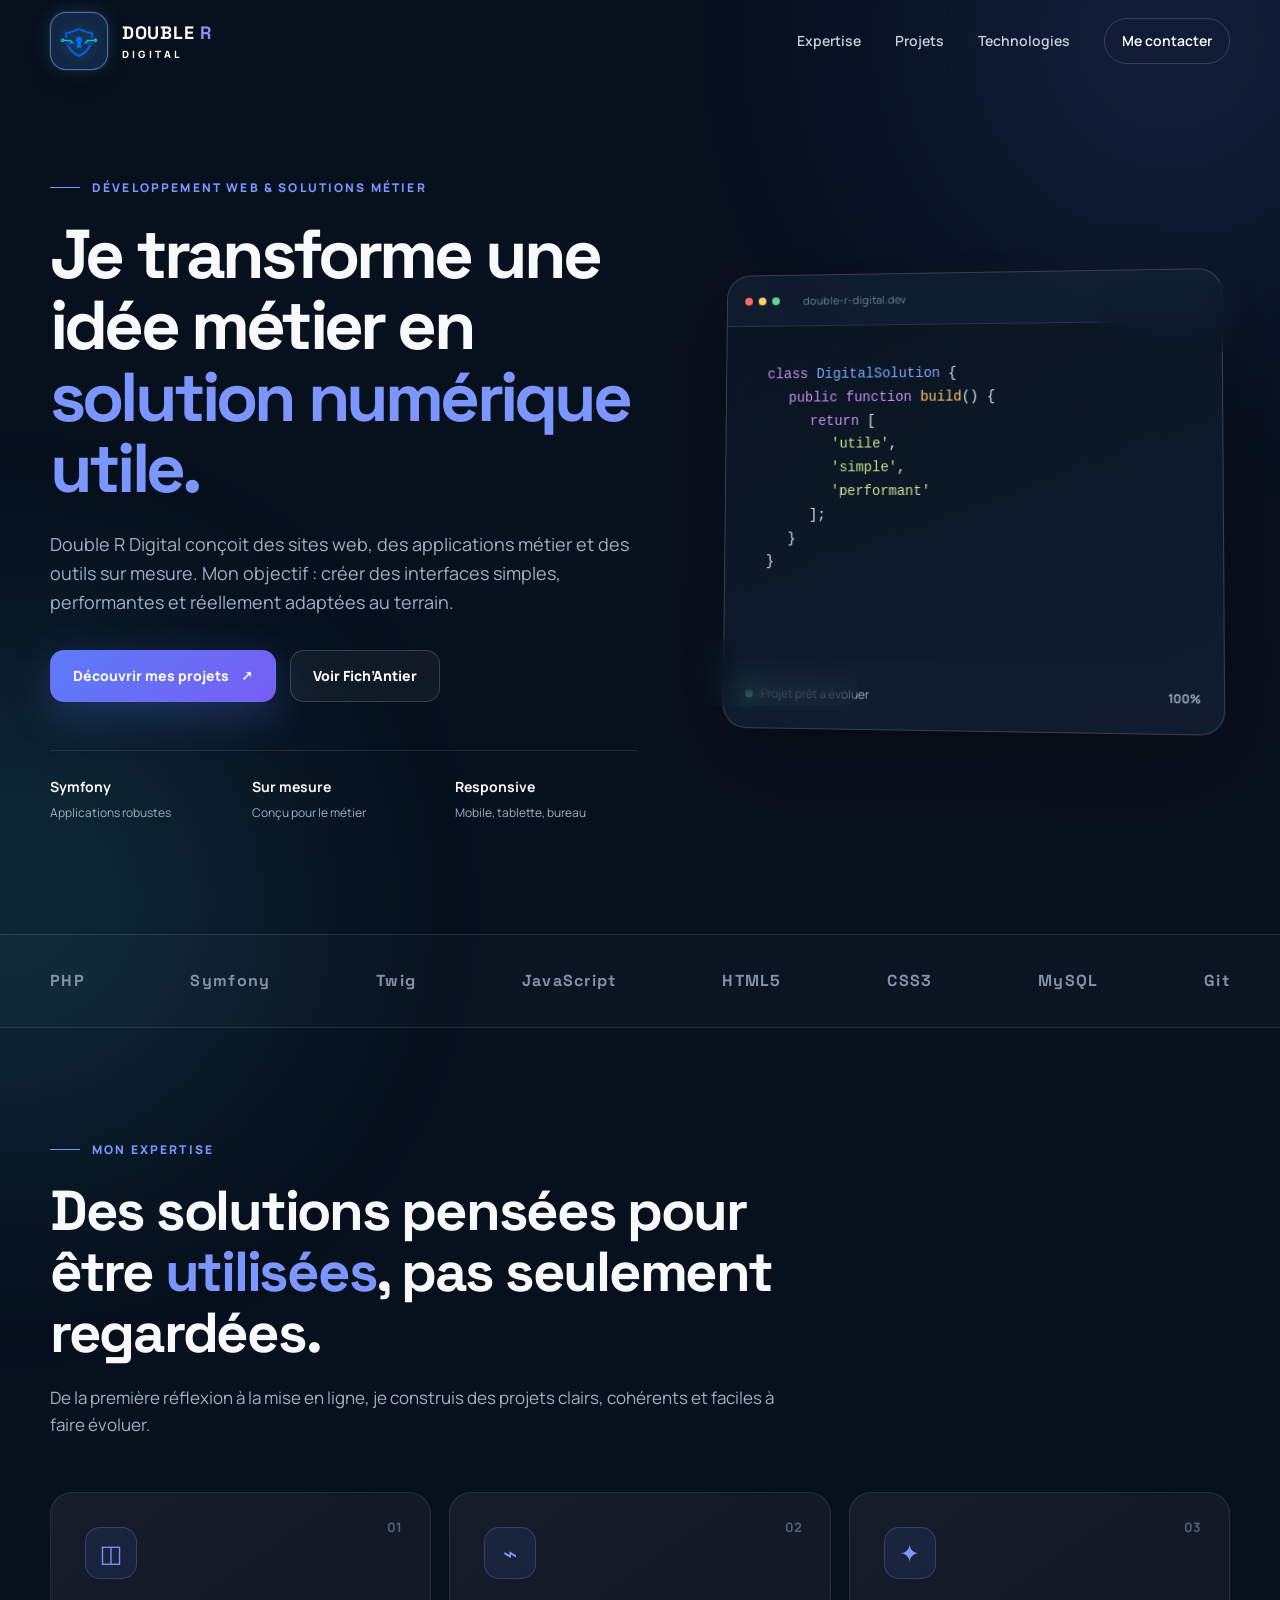
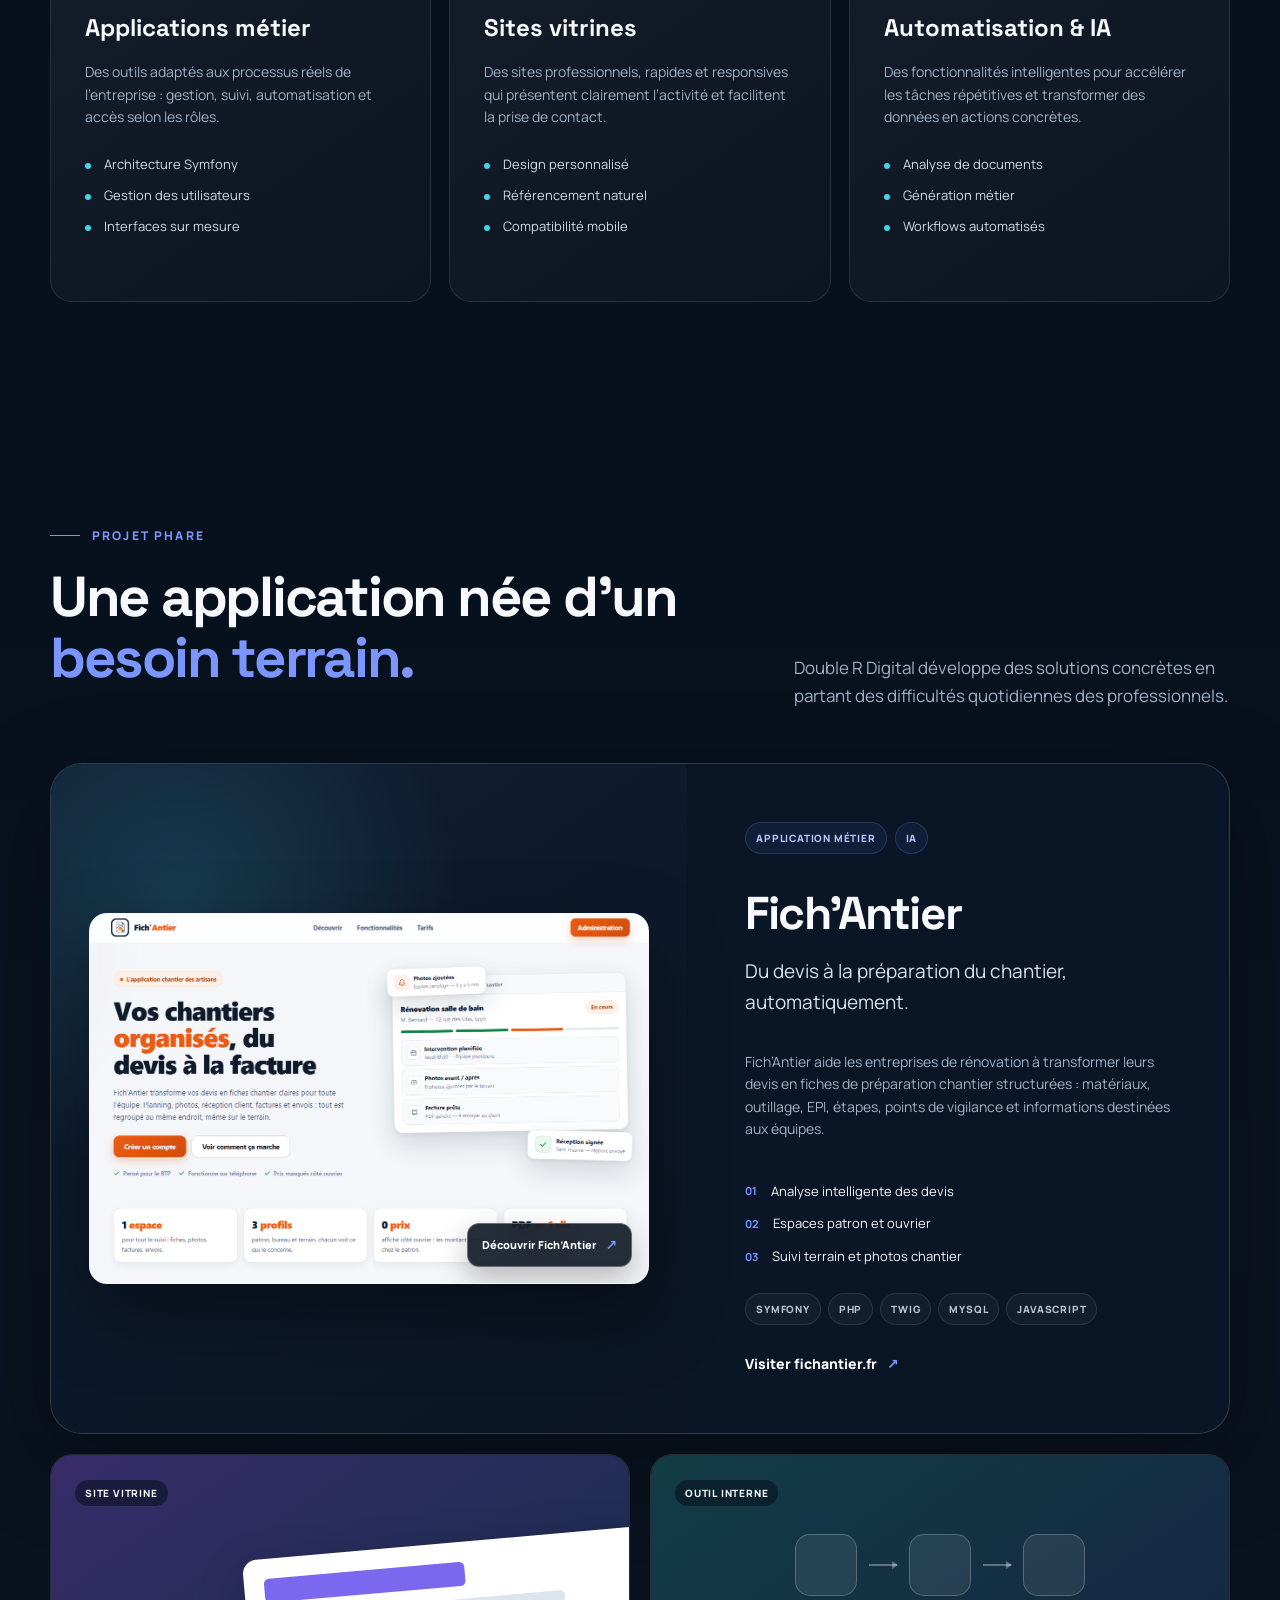
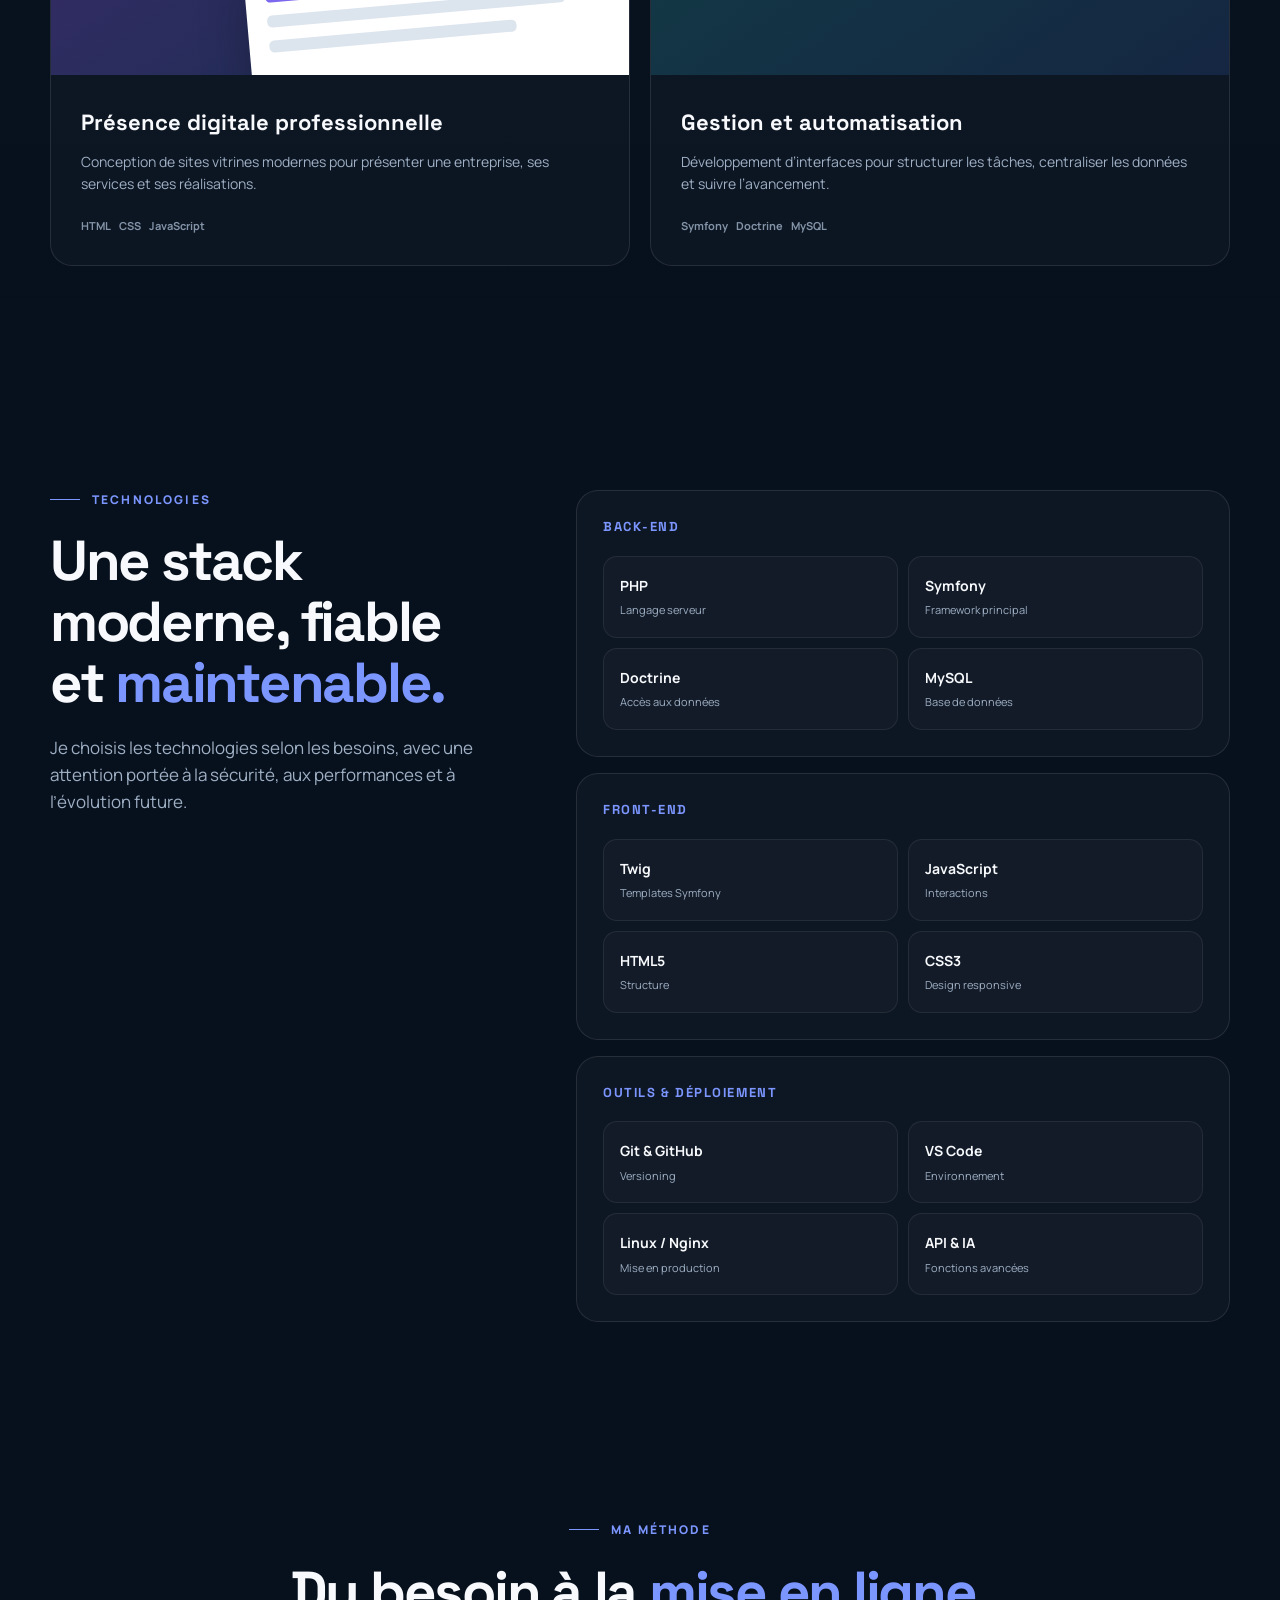
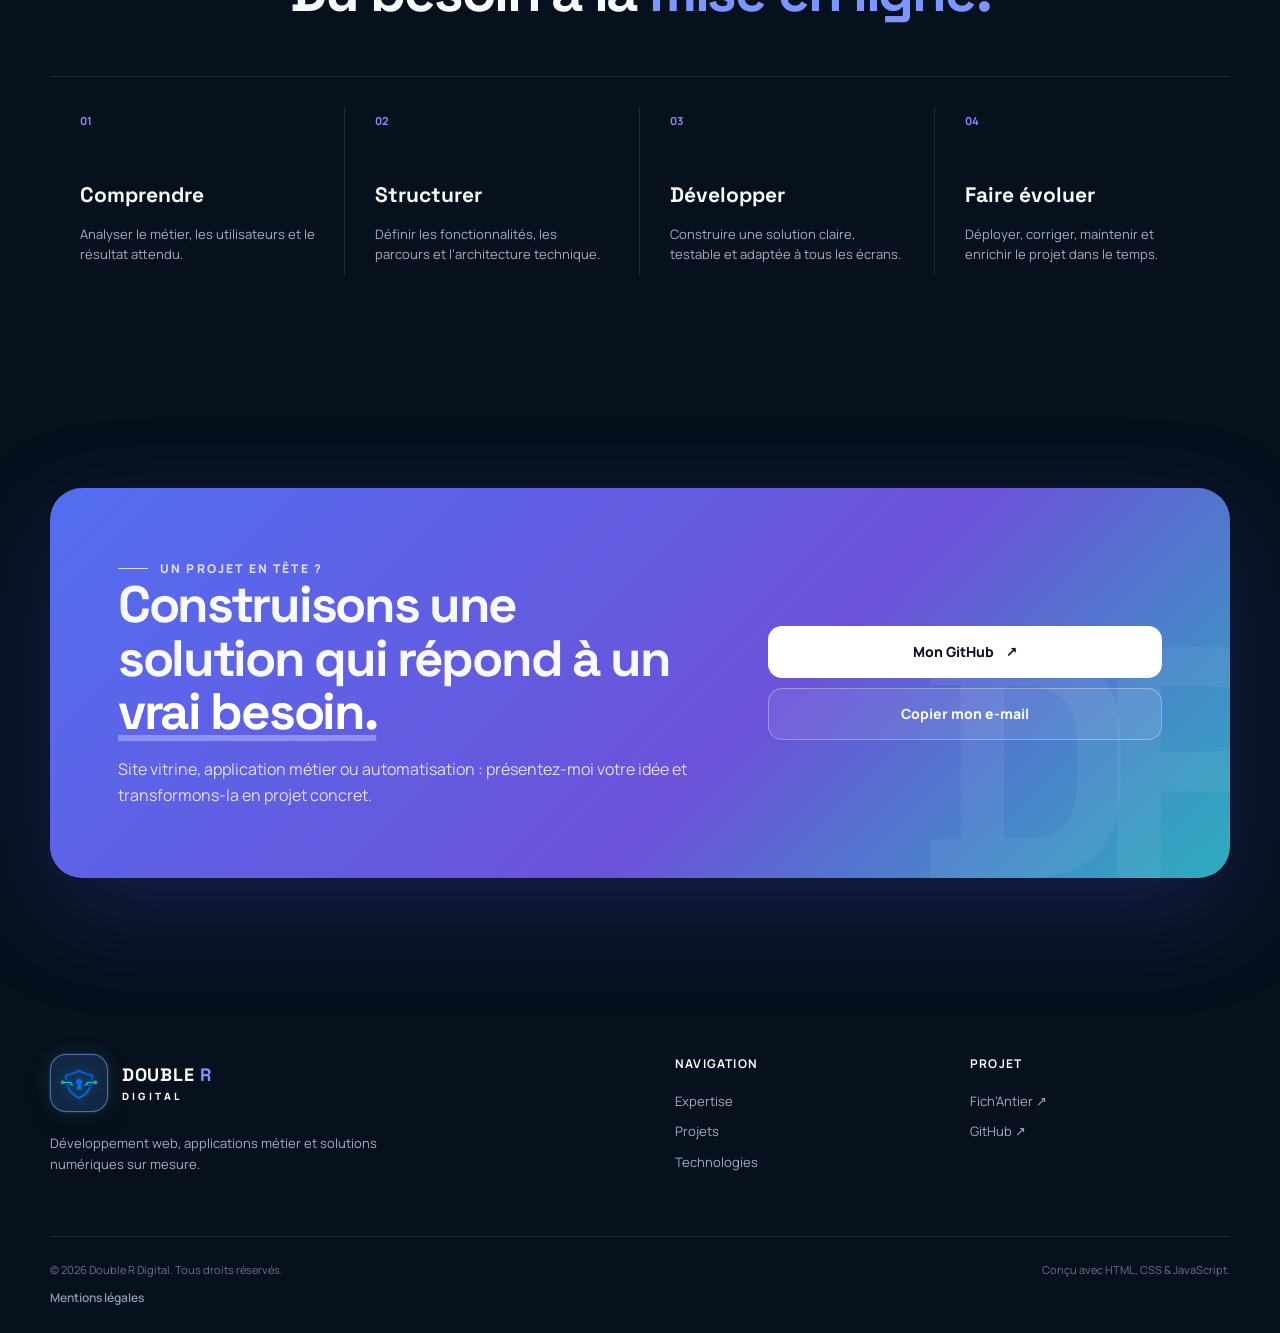
==== index.html @ 6921411c "Add files via upload" ====
<!DOCTYPE html>
<html lang="fr">
<head>
  <meta charset="UTF-8">
  <meta name="viewport" content="width=device-width, initial-scale=1.0">
  <meta name="description" content="Portfolio de Double R Digital — développement web, applications métier et solutions numériques sur mesure avec Symfony, PHP, Twig et JavaScript.">
  <meta name="theme-color" content="#07101d">
  <meta property="og:title" content="Double R Digital — Développeur web & applications métier">
  <meta property="og:description" content="Création de sites web, applications métier et solutions numériques sur mesure.">
  <meta property="og:type" content="website">
  <title>Double R Digital | Développeur web & applications métier</title>
  <link rel="icon" href="assets/logo.png" type="image/png">
  <link rel="preconnect" href="https://fonts.googleapis.com">
  <link rel="preconnect" href="https://fonts.gstatic.com" crossorigin>
  <link href="https://fonts.googleapis.com/css2?family=Manrope:wght@400;500;600;700;800&family=Space+Grotesk:wght@500;600;700&display=swap" rel="stylesheet">
  <link rel="stylesheet" href="styles.css">
  <script src="script.js" defer></script>
</head>
<body>
  <div class="page-glow page-glow--one" aria-hidden="true"></div>
  <div class="page-glow page-glow--two" aria-hidden="true"></div>

  <header class="site-header" id="top">
    <div class="container nav-wrap">
      <a class="brand" href="#top" aria-label="Retour en haut">
        <span class="brand-mark">
          <img src="assets/logo.png" alt="Logo Double R Digital">
        </span>

        <span class="brand-name">
          <span class="brand-name-main">
            DOUBLE <strong>R</strong>
          </span>

          <span class="brand-name-sub">
            DIGITAL
          </span>
        </span>
      </a>
      <button class="menu-toggle" type="button" aria-expanded="false" aria-controls="main-navigation" aria-label="Ouvrir le menu">
        <span></span><span></span><span></span>
      </button>

      <nav class="main-nav" id="main-navigation" aria-label="Navigation principale">
        <a href="#expertise">Expertise</a>
        <a href="#projets">Projets</a>
        <a href="#technologies">Technologies</a>
        <a href="#contact" class="nav-cta">Me contacter</a>
      </nav>
    </div>
  </header>

  <main>
    <section class="hero section">
      <div class="container hero-grid">
        <div class="hero-content reveal">
          <p class="eyebrow"><span></span> Développement web & solutions métier</p>
          <h1>Je transforme une idée métier en <em>solution numérique utile.</em></h1>
          <p class="hero-text">
            Double R Digital conçoit des sites web, des applications métier et des outils sur mesure.
            Mon objectif : créer des interfaces simples, performantes et réellement adaptées au terrain.
          </p>

          <div class="hero-actions">
            <a class="button button--primary" href="#projets">Découvrir mes projets <span aria-hidden="true">↗</span></a>
            <a class="button button--secondary" href="https://fichantier.fr" target="_blank" rel="noopener noreferrer">Voir Fich’Antier</a>
          </div>

          <div class="hero-meta">
            <div><strong>Symfony</strong><span>Applications robustes</span></div>
            <div><strong>Sur mesure</strong><span>Conçu pour le métier</span></div>
            <div><strong>Responsive</strong><span>Mobile, tablette, bureau</span></div>
          </div>
        </div>

        <div class="hero-visual reveal" aria-label="Aperçu du savoir-faire Double R Digital">
          <div class="visual-card">
            <div class="visual-topbar">
              <div class="window-dots" aria-hidden="true"><i></i><i></i><i></i></div>
              <span>double-r-digital.dev</span>
            </div>
            <div class="code-window" aria-hidden="true">
              <p><span class="code-purple">class</span> <span class="code-blue">DigitalSolution</span> {</p>
              <p class="indent"><span class="code-purple">public function</span> <span class="code-yellow">build</span>() {</p>
              <p class="indent-2"><span class="code-purple">return</span> [</p>
              <p class="indent-3"><span class="code-green">'utile'</span>,</p>
              <p class="indent-3"><span class="code-green">'simple'</span>,</p>
              <p class="indent-3"><span class="code-green">'performant'</span></p>
              <p class="indent-2">];</p>
              <p class="indent">}</p>
              <p>}</p>
            </div>
            <div class="visual-status"><span><i></i> Projet prêt à évoluer</span><strong>100%</strong></div>
          </div>

          <div class="floating-card floating-card--stack">
            <span>STACK PRINCIPALE</span>
            <strong>Symfony · PHP · Twig</strong>
          </div>
          <div class="floating-card floating-card--idea">
            <span class="idea-icon" aria-hidden="true">✦</span>
            <div><strong>Idée</strong><small>→ produit concret</small></div>
          </div>
        </div>
      </div>
    </section>

    <section class="trust-strip" aria-label="Technologies principales">
      <div class="container trust-list">
        <span>PHP</span><span>Symfony</span><span>Twig</span><span>JavaScript</span>
        <span>HTML5</span><span>CSS3</span><span>MySQL</span><span>Git</span>
      </div>
    </section>

    <section class="section" id="expertise">
      <div class="container">
        <div class="section-heading reveal">
          <p class="eyebrow"><span></span> Mon expertise</p>
          <h2>Des solutions pensées pour être <em>utilisées</em>, pas seulement regardées.</h2>
          <p>De la première réflexion à la mise en ligne, je construis des projets clairs, cohérents et faciles à faire évoluer.</p>
        </div>

        <div class="services-grid">
          <article class="service-card reveal">
            <span class="service-number">01</span>
            <div class="service-icon" aria-hidden="true">◫</div>
            <h3>Applications métier</h3>
            <p>Des outils adaptés aux processus réels de l’entreprise : gestion, suivi, automatisation et accès selon les rôles.</p>
            <ul><li>Architecture Symfony</li><li>Gestion des utilisateurs</li><li>Interfaces sur mesure</li></ul>
          </article>

          <article class="service-card reveal">
            <span class="service-number">02</span>
            <div class="service-icon" aria-hidden="true">⌁</div>
            <h3>Sites vitrines</h3>
            <p>Des sites professionnels, rapides et responsives qui présentent clairement l’activité et facilitent la prise de contact.</p>
            <ul><li>Design personnalisé</li><li>Référencement naturel</li><li>Compatibilité mobile</li></ul>
          </article>

          <article class="service-card reveal">
            <span class="service-number">03</span>
            <div class="service-icon" aria-hidden="true">✦</div>
            <h3>Automatisation & IA</h3>
            <p>Des fonctionnalités intelligentes pour accélérer les tâches répétitives et transformer des données en actions concrètes.</p>
            <ul><li>Analyse de documents</li><li>Génération métier</li><li>Workflows automatisés</li></ul>
          </article>
        </div>
      </div>
    </section>

    <section class="section projects-section" id="projets">
      <div class="container">
        <div class="section-heading section-heading--row reveal">
          <div>
            <p class="eyebrow"><span></span> Projet phare</p>
            <h2>Une application née d’un <em>besoin terrain.</em></h2>
          </div>
          <p>Double R Digital développe des solutions concrètes en partant des difficultés quotidiennes des professionnels.</p>
        </div>

        <article class="featured-project reveal">
          <div class="project-preview">
            <a
              class="project-screenshot-link"
              href="https://fichantier.fr"
              target="_blank"
              rel="noopener noreferrer"
              aria-label="Ouvrir le site Fich’Antier"
            >
              <img
                class="project-screenshot"
                src="assets/fichantier-accueil.png"
                alt="Page d’accueil de l’application Fich’Antier"
                width="1282"
                height="849"
                loading="lazy"
              >
              <span class="project-screenshot-cta">Découvrir Fich’Antier <b aria-hidden="true">↗</b></span>
            </a>
          </div>

          <div class="project-content">
            <div class="project-labels"><span>Application métier</span><span>IA</span></div>
            <h3>Fich’Antier</h3>
            <p class="project-lead">Du devis à la préparation du chantier, automatiquement.</p>
            <p>
              Fich’Antier aide les entreprises de rénovation à transformer leurs devis en fiches de préparation chantier structurées :
              matériaux, outillage, EPI, étapes, points de vigilance et informations destinées aux équipes.
            </p>
            <div class="project-points">
              <div><strong>01</strong><span>Analyse intelligente des devis</span></div>
              <div><strong>02</strong><span>Espaces patron et ouvrier</span></div>
              <div><strong>03</strong><span>Suivi terrain et photos chantier</span></div>
            </div>
            <div class="project-tech"><span>Symfony</span><span>PHP</span><span>Twig</span><span>MySQL</span><span>JavaScript</span></div>
            <a class="text-link" href="https://fichantier.fr" target="_blank" rel="noopener noreferrer">Visiter fichantier.fr <span aria-hidden="true">↗</span></a>
          </div>
        </article>

        <div class="project-grid">
          <article class="project-small reveal">
            <div class="project-small-top project-small-top--website">
              <span>Site vitrine</span>
              <div class="mini-site" aria-hidden="true"><div></div><div></div><div></div></div>
            </div>
            <div class="project-small-body">
              <h3>Présence digitale professionnelle</h3>
              <p>Conception de sites vitrines modernes pour présenter une entreprise, ses services et ses réalisations.</p>
              <div><span>HTML</span><span>CSS</span><span>JavaScript</span></div>
            </div>
          </article>

          <article class="project-small reveal">
            <div class="project-small-top project-small-top--workflow">
              <span>Outil interne</span>
              <div class="mini-workflow" aria-hidden="true"><i></i><b></b><i></i><b></b><i></i></div>
            </div>
            <div class="project-small-body">
              <h3>Gestion et automatisation</h3>
              <p>Développement d’interfaces pour structurer les tâches, centraliser les données et suivre l’avancement.</p>
              <div><span>Symfony</span><span>Doctrine</span><span>MySQL</span></div>
            </div>
          </article>
        </div>
      </div>
    </section>

    <section class="section" id="technologies">
      <div class="container tech-layout">
        <div class="section-heading reveal">
          <p class="eyebrow"><span></span> Technologies</p>
          <h2>Une stack moderne, fiable et <em>maintenable.</em></h2>
          <p>Je choisis les technologies selon les besoins, avec une attention portée à la sécurité, aux performances et à l’évolution future.</p>
        </div>

        <div class="tech-groups reveal">
          <div class="tech-group">
            <h3>Back-end</h3>
            <div class="tech-items">
              <span><b>PHP</b><small>Langage serveur</small></span>
              <span><b>Symfony</b><small>Framework principal</small></span>
              <span><b>Doctrine</b><small>Accès aux données</small></span>
              <span><b>MySQL</b><small>Base de données</small></span>
            </div>
          </div>

          <div class="tech-group">
            <h3>Front-end</h3>
            <div class="tech-items">
              <span><b>Twig</b><small>Templates Symfony</small></span>
              <span><b>JavaScript</b><small>Interactions</small></span>
              <span><b>HTML5</b><small>Structure</small></span>
              <span><b>CSS3</b><small>Design responsive</small></span>
            </div>
          </div>

          <div class="tech-group">
            <h3>Outils & déploiement</h3>
            <div class="tech-items">
              <span><b>Git & GitHub</b><small>Versioning</small></span>
              <span><b>VS Code</b><small>Environnement</small></span>
              <span><b>Linux / Nginx</b><small>Mise en production</small></span>
              <span><b>API & IA</b><small>Fonctions avancées</small></span>
            </div>
          </div>
        </div>
      </div>
    </section>

    <section class="section process-section">
      <div class="container">
        <div class="section-heading section-heading--center reveal">
          <p class="eyebrow"><span></span> Ma méthode</p>
          <h2>Du besoin à la <em>mise en ligne.</em></h2>
        </div>
        <div class="process-grid">
          <article class="reveal"><span>01</span><h3>Comprendre</h3><p>Analyser le métier, les utilisateurs et le résultat attendu.</p></article>
          <article class="reveal"><span>02</span><h3>Structurer</h3><p>Définir les fonctionnalités, les parcours et l’architecture technique.</p></article>
          <article class="reveal"><span>03</span><h3>Développer</h3><p>Construire une solution claire, testable et adaptée à tous les écrans.</p></article>
          <article class="reveal"><span>04</span><h3>Faire évoluer</h3><p>Déployer, corriger, maintenir et enrichir le projet dans le temps.</p></article>
        </div>
      </div>
    </section>

    <section class="section contact-section" id="contact">
      <div class="container">
        <div class="contact-card reveal">
          <div>
            <p class="eyebrow eyebrow--light"><span></span> Un projet en tête ?</p>
            <h2>Construisons une solution qui répond à un <em>vrai besoin.</em></h2>
            <p>Site vitrine, application métier ou automatisation : présentez-moi votre idée et transformons-la en projet concret.</p>
          </div>
          <div class="contact-actions">
            <a class="button button--light" href="https://github.com/KayrozzR" target="_blank" rel="noopener noreferrer">Mon GitHub <span aria-hidden="true">↗</span></a>
            <button class="button button--ghost-light" type="button" id="copy-contact" data-contact="rickyrichard2205@gmail.com">Copier mon e-mail</button>
          </div>
        </div>
      </div>
    </section>
  </main>

  <footer class="site-footer">
    <div class="container footer-grid">
      <div>
        <a class="brand" href="#top" aria-label="Retour en haut">
          <span class="brand-mark">
            <img src="assets/logo.png" alt="Logo Double R Digital">
          </span>

          <span class="brand-name">
            <span class="brand-name-main">
              DOUBLE <strong>R</strong>
            </span>

            <span class="brand-name-sub">
              DIGITAL
            </span>
          </span>
        </a>
        <p>Développement web, applications métier et solutions numériques sur mesure.</p>
      </div>
      <div class="footer-links">
        <div><strong>Navigation</strong><a href="#expertise">Expertise</a><a href="#projets">Projets</a><a href="#technologies">Technologies</a></div>
        <div><strong>Projet</strong><a href="https://fichantier.fr" target="_blank" rel="noopener noreferrer">Fich’Antier ↗</a><a href="https://github.com/KayrozzR" target="_blank" rel="noopener noreferrer">GitHub ↗</a></div>
      </div>
    </div>
    <div class="container footer-bottom">
      <div class="footer-bottom-left">
        <span>
          © <span id="current-year"></span> Double R Digital.
          Tous droits réservés.
        </span>

        <a class="footer-legal-link" href="mentions-legales.html">
          Mentions légales
        </a>
      </div>

      <span class="footer-technology">
        Conçu avec HTML, CSS & JavaScript.
      </span>
    </div>
  </footer>
</body>
</html>
---- styles.css ----
:root{
  --bg:#07101d;--bg2:#0b1728;--text:#f7f9fc;--muted:#9fb0c5;--primary:#5c7cfa;
  --primary2:#7c96ff;--cyan:#43d4e8;--line:rgba(255,255,255,.10);--line2:rgba(255,255,255,.16);
  --shadow:0 28px 90px rgba(0,0,0,.35);--container:1180px
}
*{box-sizing:border-box}html{scroll-behavior:smooth}body{margin:0;min-width:320px;background:var(--bg);color:var(--text);font-family:"Manrope",system-ui,sans-serif;line-height:1.6;overflow-x:hidden}body.menu-open{overflow:hidden}a{color:inherit;text-decoration:none}button{font:inherit;color:inherit}h1,h2,h3{font-family:"Space Grotesk",sans-serif;margin-top:0}.container{width:min(calc(100% - 40px),var(--container));margin-inline:auto}.section{padding:112px 0;position:relative}
.page-glow{position:fixed;width:520px;aspect-ratio:1;border-radius:50%;filter:blur(130px);pointer-events:none;opacity:.13;z-index:-1}.page-glow--one{background:var(--primary);top:-220px;right:-150px}.page-glow--two{background:var(--cyan);bottom:-260px;left:-250px}
.site-header{position:fixed;inset:0 0 auto;z-index:100;border-bottom:1px solid transparent;transition:.3s}.site-header.scrolled{background:rgba(7,16,29,.84);border-color:var(--line);backdrop-filter:blur(18px)}.nav-wrap{min-height:82px;display:flex;align-items:center;justify-content:space-between;gap:30px}.brand{display:inline-flex;align-items:center;gap:12px}.brand-mark{width:42px;height:42px;display:grid;place-items:center;border:1px solid rgba(124,150,255,.48);border-radius:13px;background:linear-gradient(145deg,rgba(92,124,250,.26),rgba(67,212,232,.08));font-family:"Space Grotesk";font-weight:700;letter-spacing:-1px}.brand-copy{display:grid;line-height:1}.brand-copy strong{font-family:"Space Grotesk";font-size:16px}.brand-copy small{margin-top:6px;color:var(--primary2);font-size:10px;font-weight:800;letter-spacing:.28em;text-transform:uppercase}.main-nav{display:flex;align-items:center;gap:34px}.main-nav a{color:#c5d0dd;font-size:14px;font-weight:600}.main-nav a:hover{color:#fff}.main-nav .nav-cta{padding:11px 17px;border:1px solid var(--line2);border-radius:999px;color:#fff}.menu-toggle{display:none;width:44px;height:44px;border:1px solid var(--line);background:rgba(255,255,255,.05);border-radius:12px;padding:11px;cursor:pointer}.menu-toggle span{display:block;height:2px;background:#fff;border-radius:99px;margin:5px 0;transition:.25s}
.hero{padding-top:178px;min-height:860px;display:grid;align-items:center}.hero-grid{display:grid;grid-template-columns:1.06fr .94fr;align-items:center;gap:72px}.eyebrow{margin:0 0 22px;color:var(--primary2);text-transform:uppercase;letter-spacing:.18em;font-size:12px;font-weight:800;display:flex;align-items:center;gap:12px}.eyebrow span{width:30px;height:1px;background:currentColor}h1{max-width:800px;margin-bottom:26px;font-size:clamp(48px,5.4vw,78px);line-height:1.03;letter-spacing:-.055em}h1 em,h2 em{color:var(--primary2);font-style:normal}.hero-text{max-width:660px;margin:0 0 34px;color:var(--muted);font-size:18px}.hero-actions{display:flex;flex-wrap:wrap;gap:14px}.button{min-height:52px;padding:0 22px;border:1px solid transparent;border-radius:14px;display:inline-flex;align-items:center;justify-content:center;gap:12px;font-weight:800;font-size:14px;cursor:pointer;transition:.2s}.button:hover{transform:translateY(-2px)}.button--primary{background:linear-gradient(135deg,var(--primary),#765ef3);box-shadow:0 14px 40px rgba(92,124,250,.26)}.button--secondary{background:rgba(255,255,255,.045);border-color:var(--line2)}.hero-meta{margin-top:48px;padding-top:25px;border-top:1px solid var(--line);display:grid;grid-template-columns:repeat(3,1fr);gap:20px}.hero-meta div{display:grid;gap:4px}.hero-meta strong{font-size:14px}.hero-meta span{color:var(--muted);font-size:12px}
.hero-visual{min-height:520px;position:relative;display:grid;place-items:center}.visual-card{width:min(100%,500px);background:rgba(16,31,51,.8);border:1px solid var(--line2);border-radius:24px;box-shadow:var(--shadow);overflow:hidden;transform:perspective(1000px) rotateY(-4deg) rotateX(2deg)}.visual-topbar{height:52px;display:flex;align-items:center;gap:24px;padding:0 18px;border-bottom:1px solid var(--line);color:#718198;font-size:11px}.window-dots{display:flex;gap:6px}.window-dots i{width:8px;height:8px;border-radius:50%;background:#394b62}.window-dots i:first-child{background:#ff6b6b}.window-dots i:nth-child(2){background:#ffd166}.window-dots i:nth-child(3){background:#60d394}.code-window{padding:38px 42px;min-height:338px;background:linear-gradient(160deg,rgba(9,19,33,.98),rgba(15,27,44,.92));font-family:ui-monospace,monospace;color:#dce6f5;font-size:14px;line-height:1.7}.code-window p{margin:0}.indent{padding-left:22px}.indent-2{padding-left:44px}.indent-3{padding-left:66px}.code-purple{color:#c792ea}.code-blue{color:#82aaff}.code-yellow{color:#ffcb6b}.code-green{color:#c3e88d}.visual-status{height:68px;padding:0 22px;display:flex;align-items:center;justify-content:space-between;color:var(--muted);font-size:12px}.visual-status span{display:flex;align-items:center;gap:8px}.visual-status i{width:8px;height:8px;border-radius:50%;background:#60d394;box-shadow:0 0 16px #60d394}.floating-card{position:absolute;padding:15px 18px;border:1px solid var(--line2);border-radius:15px;background:rgba(9,20,35,.88);backdrop-filter:blur(16px);box-shadow:0 18px 55px rgba(0,0,0,.3)}.floating-card--stack{top:42px;right:-24px;display:grid}.floating-card--stack span{color:var(--cyan);font-size:9px;font-weight:800;letter-spacing:.16em}.floating-card--stack strong{margin-top:4px;font-size:12px}.floating-card--idea{left:-22px;bottom:54px;display:flex;align-items:center;gap:12px}.idea-icon{width:34px;height:34px;display:grid;place-items:center;background:rgba(92,124,250,.15);color:var(--primary2);border-radius:10px}.floating-card--idea div{display:grid}.floating-card--idea strong{font-size:12px}.floating-card--idea small{color:var(--muted);font-size:10px}
.trust-strip{border-block:1px solid var(--line);background:rgba(255,255,255,.018)}.trust-list{min-height:92px;display:flex;align-items:center;justify-content:space-between;gap:24px;overflow:hidden}.trust-list span{color:#8292a7;font-family:"Space Grotesk";font-weight:700;letter-spacing:.08em}
.section-heading{max-width:760px;margin-bottom:54px}.section-heading h2{margin-bottom:20px;font-size:clamp(38px,4.4vw,60px);line-height:1.08;letter-spacing:-.04em}.section-heading>p:last-child{margin:0;color:var(--muted);font-size:17px}.section-heading--row{max-width:none;display:grid;grid-template-columns:1.2fr .8fr;align-items:end;gap:90px}.section-heading--center{margin-inline:auto;text-align:center}.section-heading--center .eyebrow{justify-content:center}
.services-grid{display:grid;grid-template-columns:repeat(3,1fr);gap:18px}.service-card{min-height:410px;padding:34px;position:relative;border:1px solid var(--line);border-radius:22px;background:linear-gradient(145deg,rgba(255,255,255,.055),rgba(255,255,255,.022));transition:.3s}.service-card:hover{transform:translateY(-7px);border-color:rgba(124,150,255,.42);background:linear-gradient(145deg,rgba(92,124,250,.11),rgba(255,255,255,.025))}.service-number{position:absolute;right:28px;top:24px;color:#536278;font-weight:700;font-size:13px}.service-icon{width:52px;height:52px;display:grid;place-items:center;border-radius:15px;border:1px solid rgba(124,150,255,.25);background:rgba(92,124,250,.1);color:var(--primary2);font-size:24px}.service-card h3{margin:30px 0 14px;font-size:24px}.service-card p{color:var(--muted);font-size:14px}.service-card ul{list-style:none;margin:26px 0 0;padding:0;display:grid;gap:10px}.service-card li{position:relative;padding-left:19px;color:#d1dae5;font-size:13px}.service-card li:before{content:"";position:absolute;left:0;top:.68em;width:6px;height:6px;border-radius:50%;background:var(--cyan)}
.projects-section{background:linear-gradient(180deg,transparent,rgba(255,255,255,.018),transparent)}.featured-project{display:grid;grid-template-columns:1.08fr .92fr;min-height:620px;border:1px solid var(--line2);border-radius:32px;overflow:hidden;background:#0a1626;box-shadow:var(--shadow)}.project-preview{display:grid;place-items:center;padding:38px;background:radial-gradient(circle at 20% 20%,rgba(67,212,232,.16),transparent 38%),linear-gradient(145deg,#101e33,#0a1422)}.project-screenshot-link{width:100%;max-width:760px;position:relative;display:block;border:1px solid rgba(255,255,255,.18);border-radius:18px;overflow:hidden;background:#f3f5f8;box-shadow:0 30px 75px rgba(0,0,0,.38);transition:transform .3s ease,border-color .3s ease,box-shadow .3s ease}.project-screenshot-link:hover{transform:translateY(-5px);border-color:rgba(124,150,255,.55);box-shadow:0 38px 90px rgba(0,0,0,.46)}.project-screenshot{display:block;width:100%;height:auto;aspect-ratio:1282/849;object-fit:cover}.project-screenshot-cta{position:absolute;right:16px;bottom:16px;padding:10px 14px;display:flex;align-items:center;gap:8px;border:1px solid rgba(255,255,255,.3);border-radius:12px;background:rgba(7,16,29,.88);color:#fff;box-shadow:0 12px 30px rgba(0,0,0,.25);backdrop-filter:blur(12px);font-size:11px;font-weight:800}.project-screenshot-cta b{color:var(--primary2);font-size:14px}.project-content{padding:58px;display:flex;flex-direction:column;justify-content:center}.project-labels{display:flex;gap:8px;margin-bottom:23px}.project-labels span,.project-tech span{padding:7px 10px;border:1px solid rgba(124,150,255,.2);border-radius:999px;background:rgba(92,124,250,.08);color:#b8c5ff;font-size:10px;font-weight:800;text-transform:uppercase;letter-spacing:.08em}.project-content h3{margin-bottom:6px;font-size:46px;letter-spacing:-.04em}.project-lead{margin:0 0 20px;color:#d9e1ec!important;font-size:19px!important}.project-content>p{color:var(--muted);font-size:14px}.project-points{margin:26px 0;display:grid;gap:12px}.project-points div{display:flex;align-items:center;gap:14px}.project-points strong{color:var(--primary2);font-size:11px}.project-points span{font-size:13px}.project-tech{display:flex;flex-wrap:wrap;gap:7px}.project-tech span{color:#b9c5d4;border-color:var(--line);background:rgba(255,255,255,.035)}.text-link{margin-top:28px;color:#fff;font-size:14px;font-weight:800;display:inline-flex;align-items:center;gap:10px}.text-link span{color:var(--primary2)}.project-grid{margin-top:20px;display:grid;grid-template-columns:1fr 1fr;gap:20px}.project-small{border:1px solid var(--line);border-radius:22px;overflow:hidden;background:rgba(255,255,255,.025);transition:.3s}.project-small:hover{transform:translateY(-5px);border-color:rgba(124,150,255,.35)}.project-small-top{min-height:220px;padding:24px;position:relative;overflow:hidden}.project-small-top>span{position:relative;z-index:1;padding:6px 10px;border-radius:999px;background:rgba(7,16,29,.55);font-size:10px;font-weight:800;text-transform:uppercase;letter-spacing:.08em}.project-small-top--website{background:linear-gradient(145deg,#382c69,#172d4d)}.mini-site{position:absolute;width:70%;height:72%;right:-4%;bottom:-12%;padding:20px;border-radius:14px 14px 0 0;background:#fff;transform:rotate(-5deg);box-shadow:0 18px 50px rgba(0,0,0,.24)}.mini-site div{height:12px;margin-bottom:13px;border-radius:5px;background:#dce4ee}.mini-site div:first-child{width:55%;height:24px;background:#7b68ee}.mini-site div:nth-child(2){width:82%}.mini-site div:nth-child(3){width:68%}.project-small-top--workflow{background:linear-gradient(145deg,#123c46,#152642)}.mini-workflow{position:absolute;inset:0;display:flex;align-items:center;justify-content:center;gap:12px}.mini-workflow i{width:62px;height:62px;border:1px solid rgba(255,255,255,.22);border-radius:15px;background:rgba(255,255,255,.08)}.mini-workflow b{width:28px;height:2px;background:rgba(255,255,255,.32);position:relative}.mini-workflow b:after{content:"";position:absolute;right:-1px;top:-3px;border-left:6px solid rgba(255,255,255,.32);border-block:4px solid transparent}.project-small-body{padding:30px}.project-small-body h3{margin-bottom:10px;font-size:22px}.project-small-body p{margin:0;color:var(--muted);font-size:14px}.project-small-body>div{margin-top:22px;display:flex;flex-wrap:wrap;gap:8px}.project-small-body span{color:#8494a8;font-size:11px;font-weight:700}
.tech-layout{display:grid;grid-template-columns:.8fr 1.2fr;gap:90px;align-items:start}.tech-layout .section-heading{position:sticky;top:130px}.tech-groups{display:grid;gap:16px}.tech-group{padding:26px;border:1px solid var(--line);border-radius:22px;background:rgba(255,255,255,.026)}.tech-group h3{margin-bottom:18px;color:var(--primary2);font-size:13px;text-transform:uppercase;letter-spacing:.12em}.tech-items{display:grid;grid-template-columns:repeat(2,1fr);gap:10px}.tech-items span{min-height:82px;padding:16px;display:grid;align-content:center;border:1px solid rgba(255,255,255,.07);border-radius:14px;background:rgba(255,255,255,.025)}.tech-items b{font-size:14px}.tech-items small{margin-top:4px;color:var(--muted);font-size:11px}
.process-section{padding-top:86px}.process-grid{display:grid;grid-template-columns:repeat(4,1fr)}.process-grid article{min-height:230px;padding:30px;border-top:1px solid var(--line);position:relative}.process-grid article:not(:last-child):after{content:"";position:absolute;top:30px;right:0;bottom:30px;width:1px;background:var(--line)}.process-grid span{color:var(--primary2);font-size:11px;font-weight:700}.process-grid h3{margin:45px 0 12px;font-size:21px}.process-grid p{margin:0;color:var(--muted);font-size:13px}
.contact-section{padding-top:70px}.contact-card{min-height:390px;padding:68px;display:grid;grid-template-columns:1.2fr .8fr;align-items:center;gap:60px;border-radius:32px;background:linear-gradient(135deg,#536ef0,#6c52d9 60%,#2baebd);box-shadow:0 35px 100px rgba(55,69,180,.28);overflow:hidden;position:relative}.contact-card:after{content:"DR";position:absolute;right:-35px;bottom:-150px;font-family:"Space Grotesk";font-size:330px;font-weight:800;color:rgba(255,255,255,.055);letter-spacing:-.12em}.eyebrow--light{color:rgba(255,255,255,.8)}.contact-card h2{margin-bottom:18px;font-size:clamp(38px,4vw,58px);line-height:1.05;letter-spacing:-.045em;position:relative;z-index:1}.contact-card h2 em{color:#fff;text-decoration:underline;text-decoration-color:rgba(255,255,255,.3);text-decoration-thickness:6px;text-underline-offset:6px}.contact-card p{margin:0;max-width:650px;color:rgba(255,255,255,.8);position:relative;z-index:1}.contact-actions{position:relative;z-index:1;display:grid;gap:10px}.button--light{background:#fff;color:#0b1422}.button--ghost-light{background:rgba(255,255,255,.08);border-color:rgba(255,255,255,.3)}.contact-actions small{min-height:20px;color:rgba(255,255,255,.7);text-align:center;font-size:10px}
.site-footer{padding:64px 0 26px}.footer-grid{padding-bottom:48px;display:grid;grid-template-columns:1fr 1fr;gap:70px}.brand--footer{margin-bottom:20px}.footer-grid>div:first-child>p{max-width:390px;color:var(--muted);font-size:13px}.footer-links{display:grid;grid-template-columns:1fr 1fr;gap:35px}.footer-links>div{display:grid;align-content:start;gap:10px}.footer-links strong{margin-bottom:7px;font-size:12px;text-transform:uppercase;letter-spacing:.1em}.footer-links a{color:var(--muted);font-size:13px}.footer-links a:hover{color:#fff}.footer-bottom{padding-top:24px;border-top:1px solid var(--line);display:flex;justify-content:space-between;gap:30px;color:#67778c;font-size:11px}
.reveal{opacity:0;transform:translateY(24px);transition:opacity .75s ease,transform .75s ease}.reveal.is-visible{opacity:1;transform:none}
@media(max-width:1050px){.hero-grid,.featured-project,.tech-layout,.contact-card{grid-template-columns:1fr}.hero{padding-top:145px}.hero-content{max-width:820px}.hero-visual{width:min(100%,660px);margin-inline:auto}.section-heading--row{grid-template-columns:1fr;gap:12px}.project-preview{min-height:520px}.tech-layout{gap:30px}.tech-layout .section-heading{position:static}.contact-actions{width:min(100%,390px)}}
@media(max-width:820px){.section{padding:88px 0}.menu-toggle{display:block;position:relative;z-index:2}.menu-toggle[aria-expanded=true] span:first-child{transform:translateY(7px) rotate(45deg)}.menu-toggle[aria-expanded=true] span:nth-child(2){opacity:0}.menu-toggle[aria-expanded=true] span:last-child{transform:translateY(-7px) rotate(-45deg)}.main-nav{position:fixed;inset:0;padding:120px 28px 40px;display:flex;flex-direction:column;align-items:stretch;background:rgba(7,16,29,.98);transform:translateX(100%);transition:.3s}.main-nav.open{transform:none}.main-nav a{padding:17px 4px;border-bottom:1px solid var(--line);font-size:19px}.main-nav .nav-cta{margin-top:20px;text-align:center}.services-grid{grid-template-columns:1fr}.service-card{min-height:auto}.project-grid{grid-template-columns:1fr}.process-grid{grid-template-columns:1fr 1fr}.process-grid article:nth-child(2):after{display:none}.trust-list{justify-content:flex-start;overflow-x:auto}.trust-list span{min-width:max-content}}
@media(max-width:600px){.container{width:min(calc(100% - 28px),var(--container))}.section{padding:72px 0}.nav-wrap{min-height:70px}.brand-mark{width:38px;height:38px}.hero{min-height:auto;padding-top:125px}.hero-grid{gap:45px}h1{font-size:clamp(42px,13vw,58px)}.hero-text{font-size:16px}.hero-actions{display:grid}.hero-actions .button{width:100%}.hero-meta{grid-template-columns:1fr}.hero-meta div{padding-bottom:13px;border-bottom:1px solid var(--line)}.hero-visual{min-height:420px}.visual-card{transform:none}.code-window{padding:30px 20px;min-height:290px;font-size:11px}.floating-card--stack{top:10px;right:-5px}.floating-card--idea{left:-5px;bottom:12px}.section-heading{margin-bottom:38px}.section-heading h2{font-size:39px}.service-card{padding:28px}.featured-project{border-radius:22px}.project-preview{min-height:330px;padding:22px}.app-mockup{min-height:235px}.mock-sidebar{width:45px}.mock-content{padding:16px}.mock-stats i{height:50px}.project-content{padding:32px 25px}.project-content h3{font-size:38px}.project-small-top{min-height:190px}.tech-group{padding:20px}.tech-items{grid-template-columns:1fr}.process-grid{grid-template-columns:1fr}.process-grid article{min-height:auto;padding:26px 8px}.process-grid article:after{display:none}.process-grid h3{margin-top:25px}.contact-card{min-height:auto;padding:40px 26px;border-radius:22px;gap:35px}.contact-card:after{display:none}.contact-card h2{font-size:39px}.footer-grid{grid-template-columns:1fr;gap:35px}.footer-bottom{flex-direction:column;gap:7px}}
@media(prefers-reduced-motion:reduce){html{scroll-behavior:auto}*,*:before,*:after{animation-duration:.01ms!important;transition-duration:.01ms!important}.reveal{opacity:1;transform:none}}

@media(max-width:600px){
  .project-screenshot-cta{right:9px;bottom:9px;padding:8px 10px;font-size:9px}
}

.brand-mark{
  width: 58px;
  height: 58px;
  display: grid;
  place-items: center;
  border: 1px solid rgba(120,170,255,.55);
  border-radius: 16px;
  background: linear-gradient(180deg, #16345a, #214a7a);
  box-shadow:
    0 0 0 1px rgba(255,255,255,.05),
    0 0 18px rgba(67,212,232,.20),
    0 8px 22px rgba(0,0,0,.28);
  overflow: hidden;
}

.brand-mark img{
  width: 110%;
  height: 110%;
  object-fit: contain;
  display: block;
  filter: brightness(2.1) saturate(1.5) drop-shadow(0 0 6px rgba(67,212,232,.35));
}

.brand-mark{
  background: #112744;
}

.brand-mark{
  box-shadow:
    0 0 0 1px rgba(255,255,255,.06),
    0 0 18px rgba(67, 212, 232, 0.18),
    0 8px 22px rgba(0,0,0,.28);
}


.brand {
  display: inline-flex;
  align-items: center;
  gap: 14px;
  text-decoration: none;
}

.brand-name {
  display: flex;
  flex-direction: column;
  align-items: flex-start;
  line-height: 1;
}

.brand-name-main {
  color: #ffffff;
  font-family: "Space Grotesk", sans-serif;
  font-size: 18px;
  font-weight: 800;
  letter-spacing: 0.04em;
  white-space: nowrap;
}

.brand-name-main strong {
  color: #7c96ff;
  font-weight: 800;
}

.brand-name-sub {
  margin-top: 7px;
  color: #ffffff;
  font-family: "Manrope", sans-serif;
  font-size: 10px;
  font-weight: 800;
  letter-spacing: 0.32em;
}

.footer-legal-link {
  display: inline-flex;
  align-items: center;
  width: fit-content;
  margin-top: 10px;

  color: #8b9bb0;
  font-size: 12px;
  font-weight: 600;
  text-decoration: none;

  transition:
    color 0.2s ease,
    transform 0.2s ease;
}

.footer-legal-link:hover {
  color: #7c96ff;
  transform: translateX(3px);
}

.footer-legal-link:focus-visible {
  outline: 2px solid #7c96ff;
  outline-offset: 4px;
  border-radius: 4px;
}

.footer-bottom-left {
  display: flex;
  flex-direction: column;
  align-items: flex-start;
}
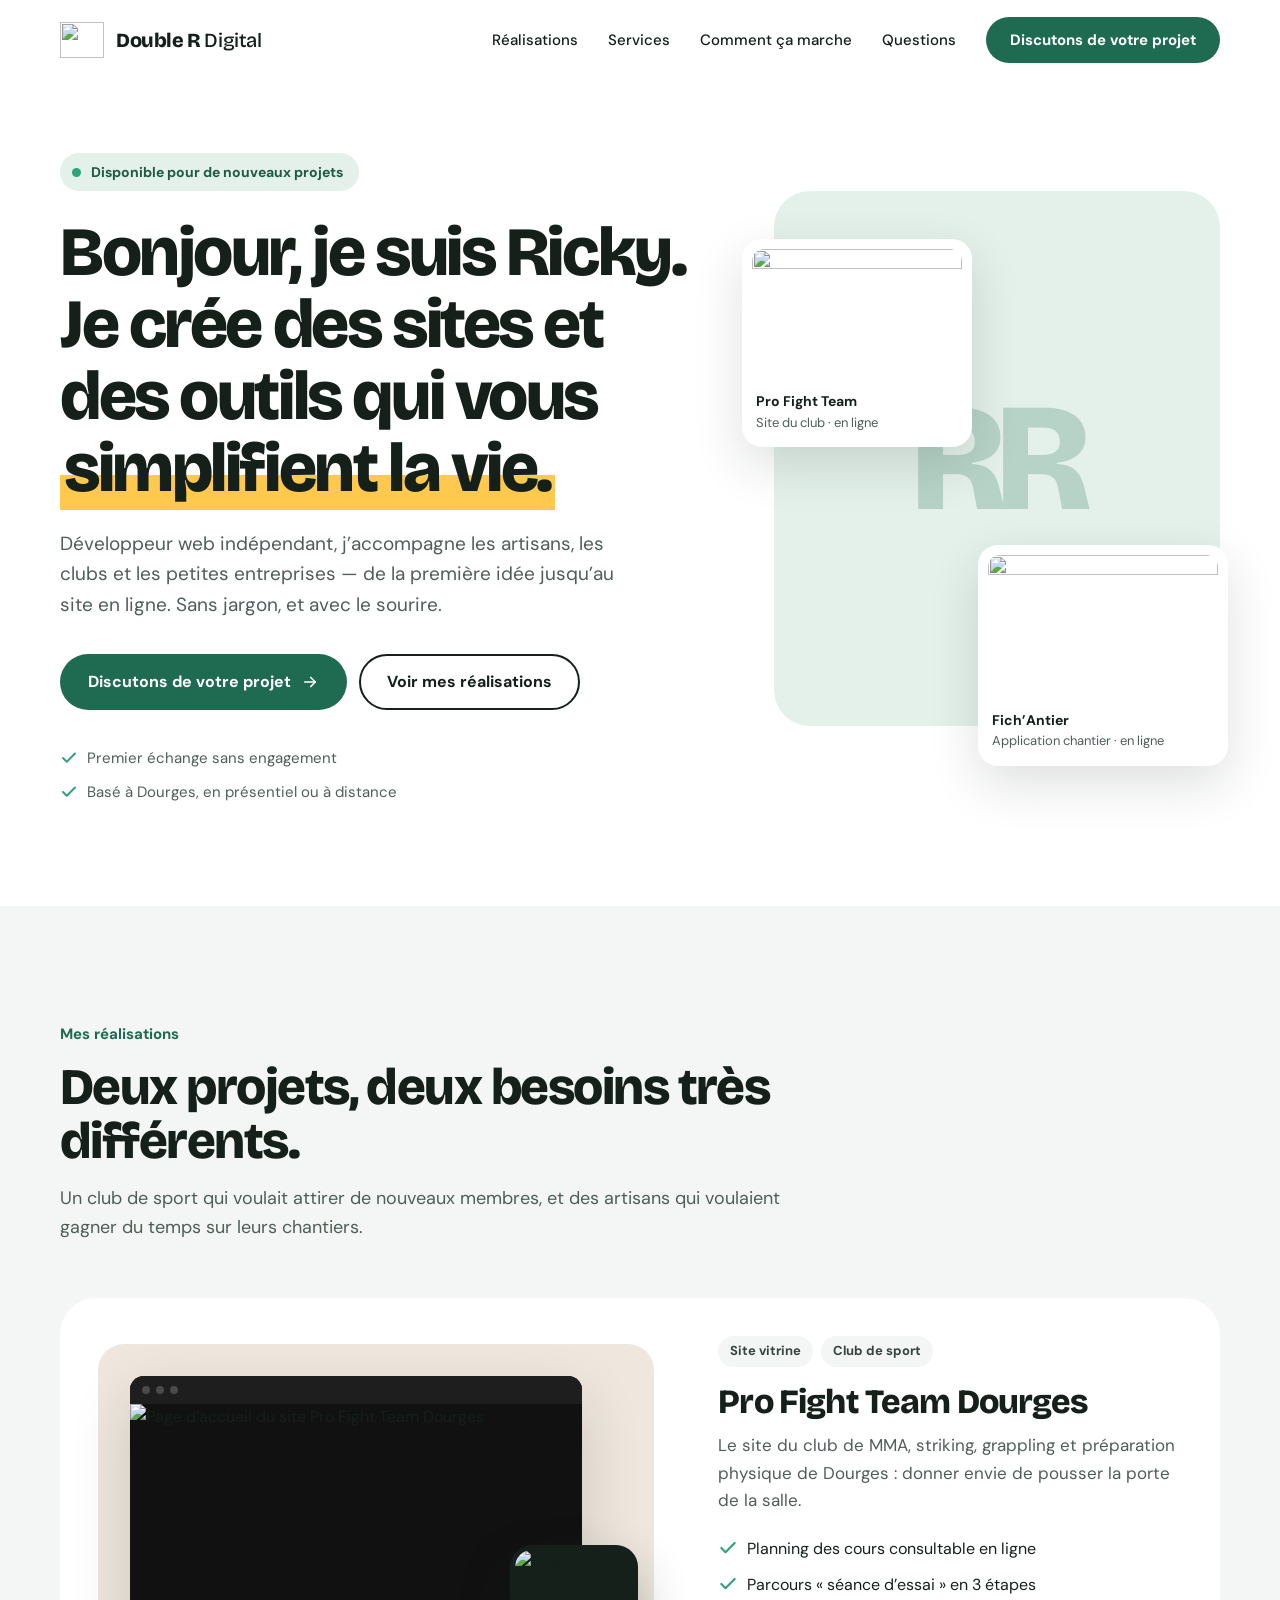
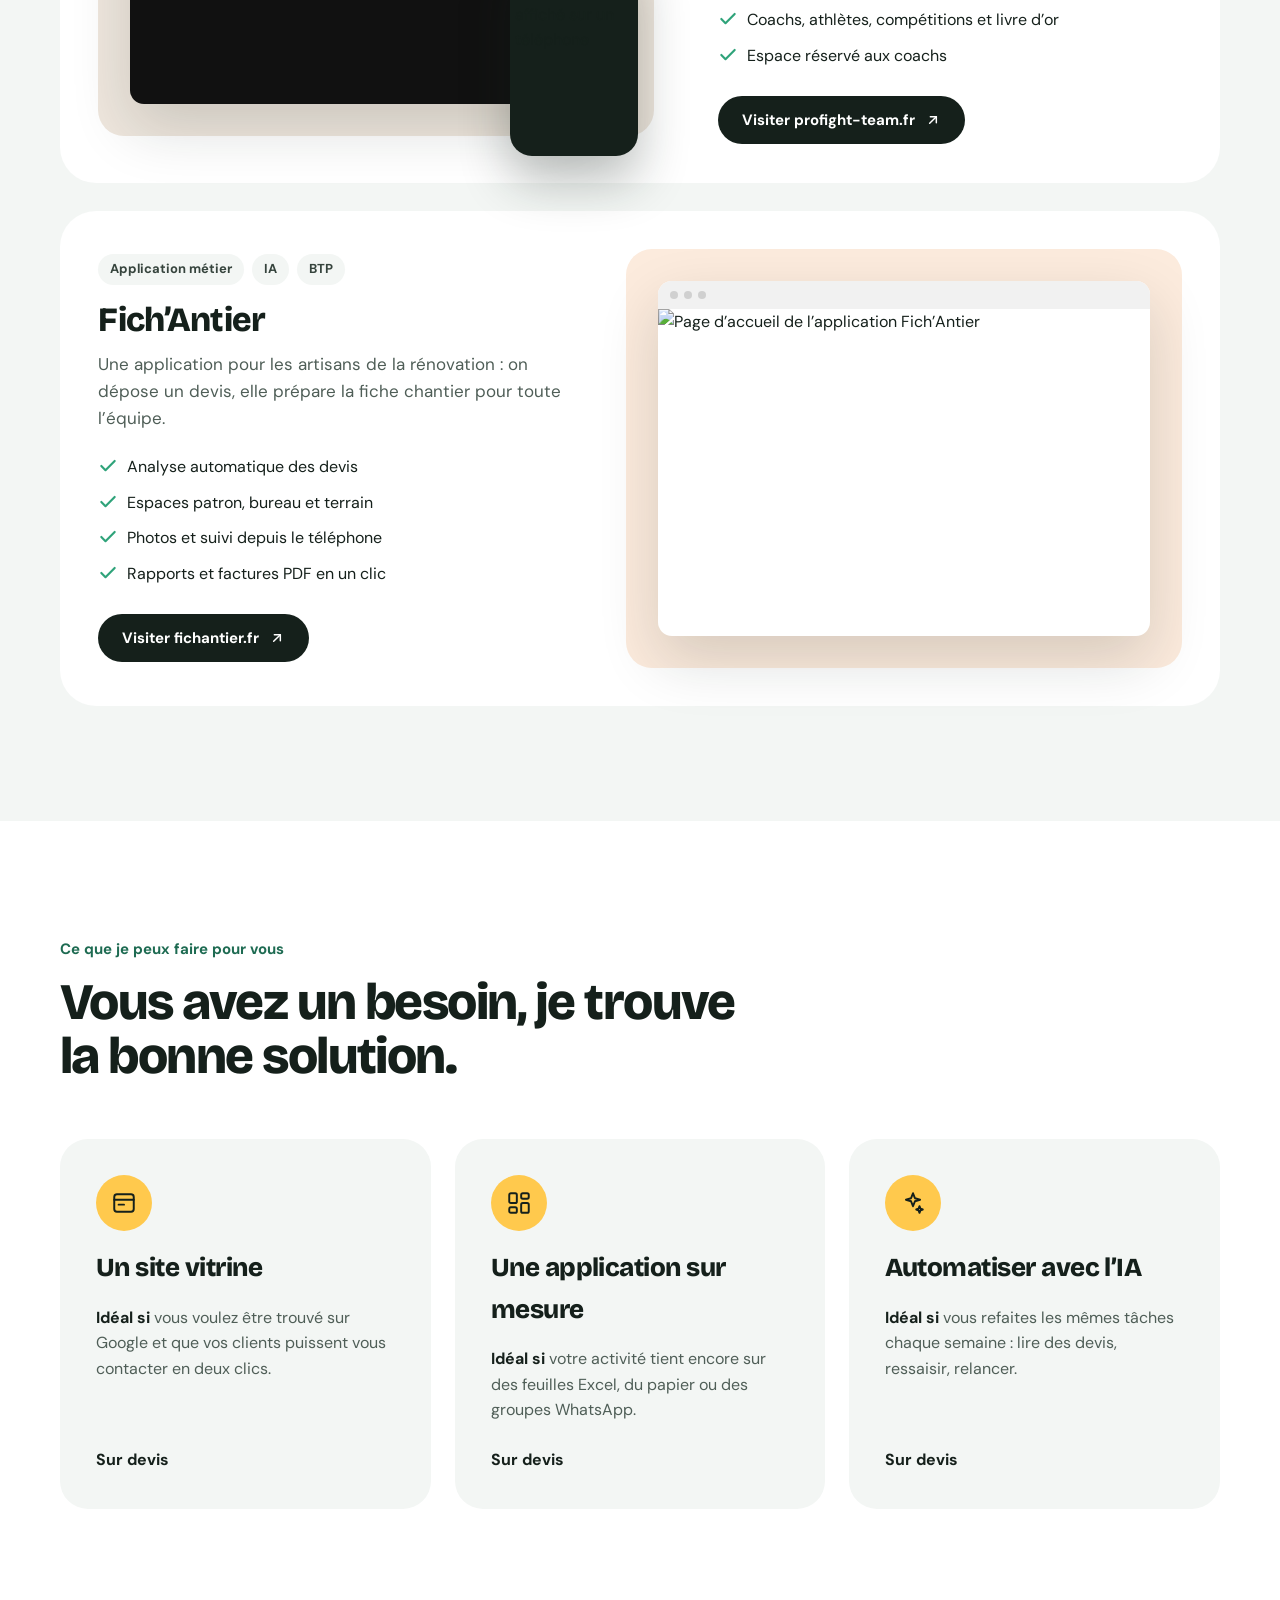
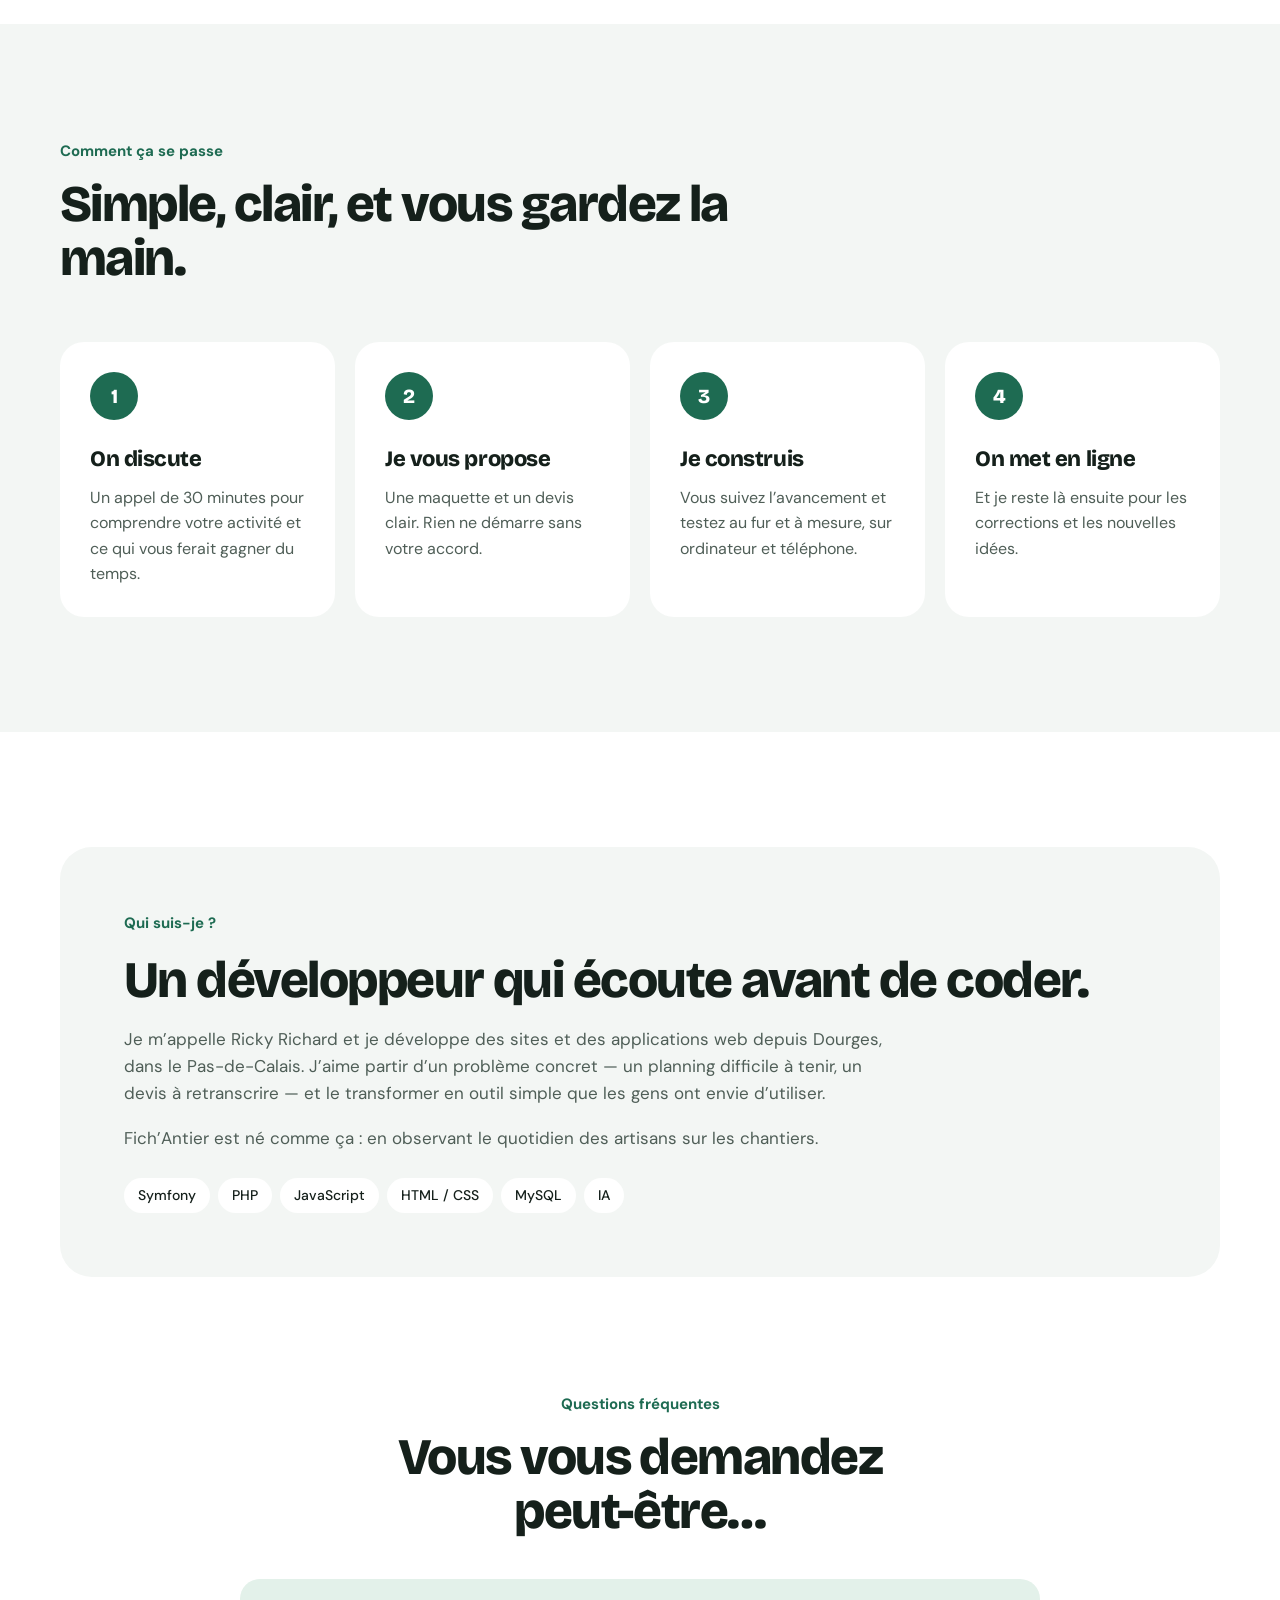
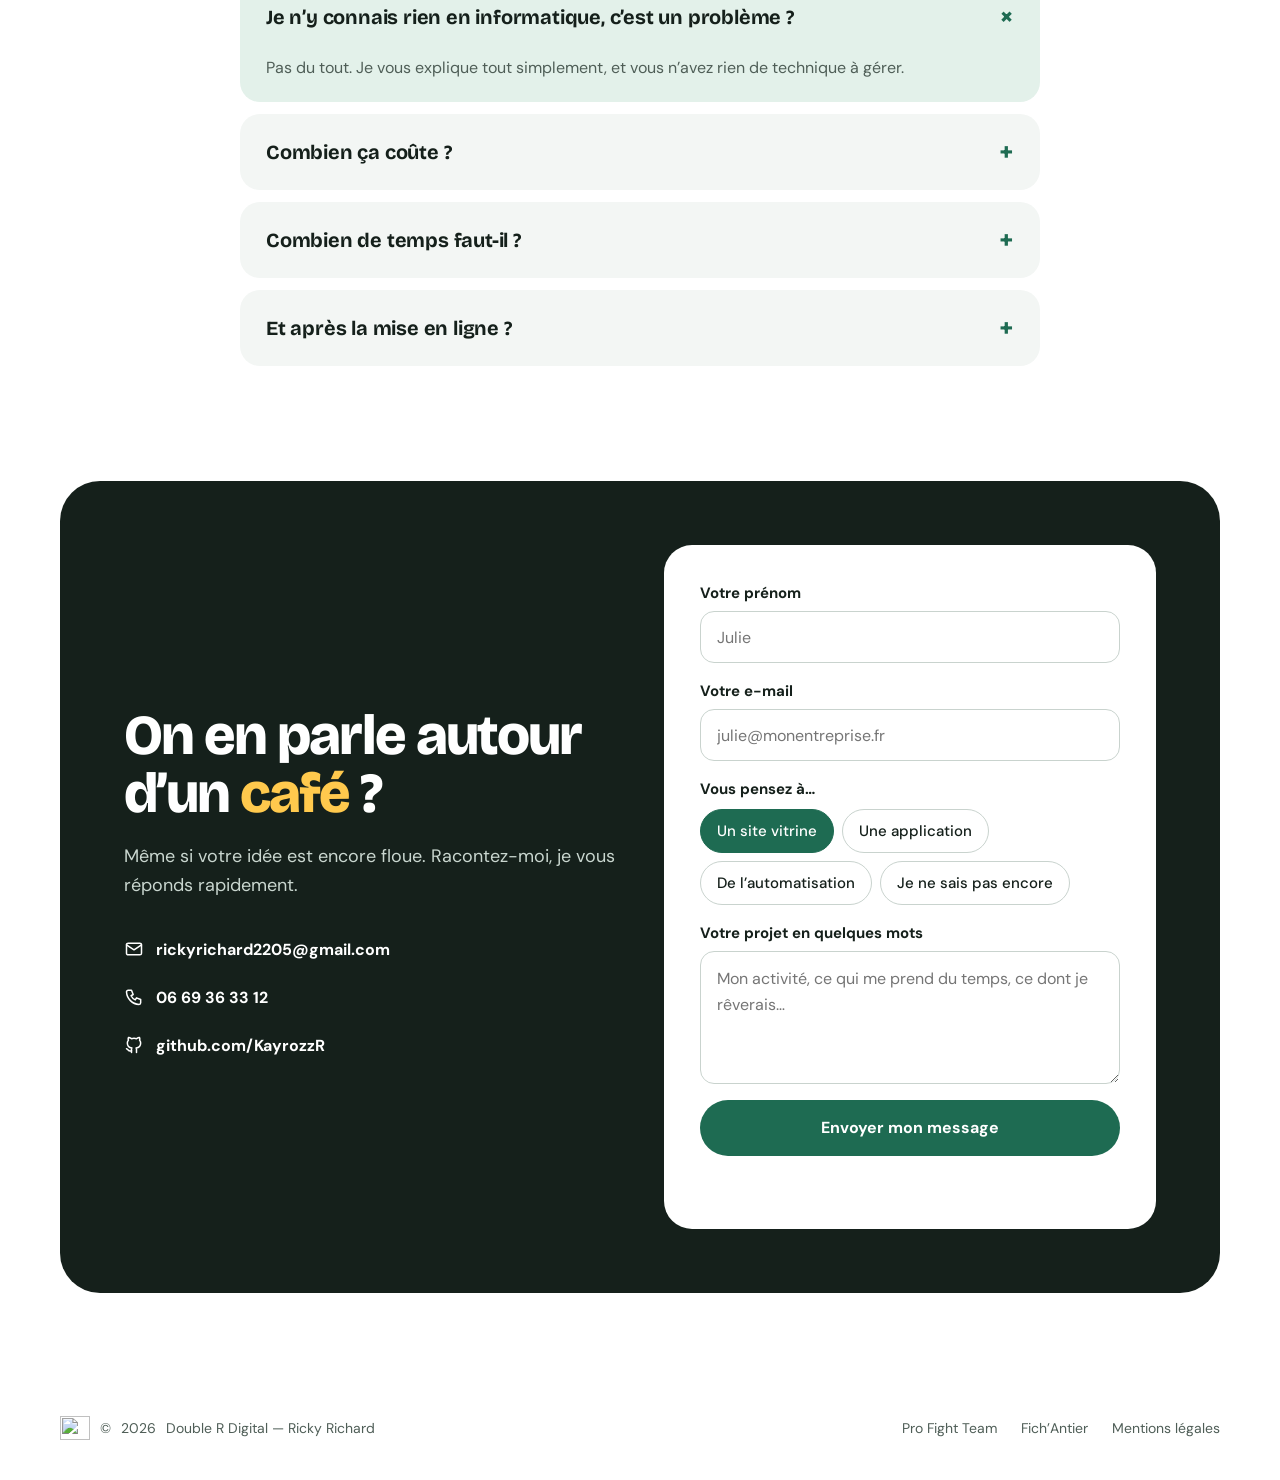
==== commit 95cb31d8: "Add files via upload" ====
--- a/index.html
+++ b/index.html
@@ -3,343 +3,328 @@
 <head>
   <meta charset="UTF-8">
   <meta name="viewport" content="width=device-width, initial-scale=1.0">
-  <meta name="description" content="Portfolio de Double R Digital — développement web, applications métier et solutions numériques sur mesure avec Symfony, PHP, Twig et JavaScript.">
-  <meta name="theme-color" content="#07101d">
-  <meta property="og:title" content="Double R Digital — Développeur web & applications métier">
-  <meta property="og:description" content="Création de sites web, applications métier et solutions numériques sur mesure.">
+  <title>Ricky Richard · Double R Digital | Développeur web à Dourges</title>
+  <meta name="description" content="Ricky Richard, développeur web indépendant à Dourges (Pas-de-Calais). Sites vitrines, applications métier et automatisation pour artisans, clubs et petites entreprises.">
+  <meta name="theme-color" content="#1E6B52">
+  <meta property="og:title" content="Ricky Richard · Double R Digital">
+  <meta property="og:description" content="Je crée des sites et des outils qui vous simplifient la vie.">
   <meta property="og:type" content="website">
-  <title>Double R Digital | Développeur web & applications métier</title>
-  <link rel="icon" href="assets/logo.png" type="image/png">
+  <meta property="og:image" content="assets/profight-accueil.jpg">
+  <link rel="icon" href="assets/favicon.png" type="image/png">
+  <link rel="apple-touch-icon" href="assets/favicon.png">
   <link rel="preconnect" href="https://fonts.googleapis.com">
   <link rel="preconnect" href="https://fonts.gstatic.com" crossorigin>
-  <link href="https://fonts.googleapis.com/css2?family=Manrope:wght@400;500;600;700;800&family=Space+Grotesk:wght@500;600;700&display=swap" rel="stylesheet">
+  <link href="https://fonts.googleapis.com/css2?family=Bricolage+Grotesque:opsz,wght@12..96,500;12..96,700;12..96,800&family=DM+Sans:opsz,wght@9..40,400;9..40,500;9..40,700&display=swap" rel="stylesheet">
   <link rel="stylesheet" href="styles.css">
+  <script>document.documentElement.classList.add("js");</script>
   <script src="script.js" defer></script>
 </head>
 <body>
-  <div class="page-glow page-glow--one" aria-hidden="true"></div>
-  <div class="page-glow page-glow--two" aria-hidden="true"></div>
-
-  <header class="site-header" id="top">
-    <div class="container nav-wrap">
-      <a class="brand" href="#top" aria-label="Retour en haut">
-        <span class="brand-mark">
-          <img src="assets/logo.png" alt="Logo Double R Digital">
-        </span>
-
-        <span class="brand-name">
-          <span class="brand-name-main">
-            DOUBLE <strong>R</strong>
-          </span>
-
-          <span class="brand-name-sub">
-            DIGITAL
-          </span>
-        </span>
+  <a class="skip-link" href="#contenu">Aller au contenu</a>
+
+  <!-- ============ EN-TÊTE ============ -->
+  <header class="site-header">
+    <div class="container header-inner">
+      <a class="brand" href="#top" aria-label="Double R Digital — retour en haut">
+        <img src="assets/logo-double-r.png" alt="" width="44" height="36">
+        <span>Double R <span class="brand-light">Digital</span></span>
       </a>
-      <button class="menu-toggle" type="button" aria-expanded="false" aria-controls="main-navigation" aria-label="Ouvrir le menu">
-        <span></span><span></span><span></span>
+
+      <button class="menu-toggle" type="button" aria-expanded="false" aria-controls="menu" aria-label="Ouvrir le menu">
+        <span></span><span></span>
       </button>
 
-      <nav class="main-nav" id="main-navigation" aria-label="Navigation principale">
-        <a href="#expertise">Expertise</a>
-        <a href="#projets">Projets</a>
-        <a href="#technologies">Technologies</a>
-        <a href="#contact" class="nav-cta">Me contacter</a>
+      <nav class="main-nav" id="menu" aria-label="Navigation principale">
+        <a href="#realisations">Réalisations</a>
+        <a href="#services">Services</a>
+        <a href="#etapes">Comment ça marche</a>
+        <a href="#faq">Questions</a>
+        <a href="#contact" class="btn btn-primary btn-small">Discutons de votre projet</a>
       </nav>
     </div>
   </header>
 
-  <main>
-    <section class="hero section">
-      <div class="container hero-grid">
-        <div class="hero-content reveal">
-          <p class="eyebrow"><span></span> Développement web & solutions métier</p>
-          <h1>Je transforme une idée métier en <em>solution numérique utile.</em></h1>
-          <p class="hero-text">
-            Double R Digital conçoit des sites web, des applications métier et des outils sur mesure.
-            Mon objectif : créer des interfaces simples, performantes et réellement adaptées au terrain.
-          </p>
-
-          <div class="hero-actions">
-            <a class="button button--primary" href="#projets">Découvrir mes projets <span aria-hidden="true">↗</span></a>
-            <a class="button button--secondary" href="https://fichantier.fr" target="_blank" rel="noopener noreferrer">Voir Fich’Antier</a>
-          </div>
-
-          <div class="hero-meta">
-            <div><strong>Symfony</strong><span>Applications robustes</span></div>
-            <div><strong>Sur mesure</strong><span>Conçu pour le métier</span></div>
-            <div><strong>Responsive</strong><span>Mobile, tablette, bureau</span></div>
-          </div>
-        </div>
-
-        <div class="hero-visual reveal" aria-label="Aperçu du savoir-faire Double R Digital">
-          <div class="visual-card">
-            <div class="visual-topbar">
-              <div class="window-dots" aria-hidden="true"><i></i><i></i><i></i></div>
-              <span>double-r-digital.dev</span>
+  <main id="contenu">
+
+    <!-- ============ HERO ============ -->
+    <section class="hero container" id="top">
+      <div class="hero-text">
+        <p class="badge"><span class="dot" aria-hidden="true"></span> Disponible pour de nouveaux projets</p>
+        <h1>Bonjour, je suis Ricky. Je crée des sites et des outils qui vous <mark>simplifient la vie.</mark></h1>
+        <p class="lead">Développeur web indépendant, j’accompagne les artisans, les clubs et les petites entreprises — de la première idée jusqu’au site en ligne. Sans jargon, et avec le sourire.</p>
+        <div class="actions">
+          <a class="btn btn-primary" href="#contact">Discutons de votre projet
+            <svg aria-hidden="true" width="18" height="18" viewBox="0 0 24 24" fill="none" stroke="currentColor" stroke-width="2.2" stroke-linecap="round" stroke-linejoin="round"><path d="M5 12h14"/><path d="M13 6l6 6-6 6"/></svg>
+          </a>
+          <a class="btn btn-outline" href="#realisations">Voir mes réalisations</a>
+        </div>
+        <ul class="checks">
+          <li>Premier échange sans engagement</li>
+          <li>Basé à Dourges, en présentiel ou à distance</li>
+        </ul>
+      </div>
+
+      <div class="hero-visual">
+        <!-- Remplacez ce bloc par votre photo :
+             <img class="portrait" src="assets/photo-ricky.jpg" alt="Ricky Richard" width="500" height="600"> -->
+        <div class="portrait portrait-placeholder" aria-hidden="true"><span>RR</span></div>
+
+        <a class="mini-card mini-card--top" href="#realisations">
+          <img src="assets/profight-accueil.jpg" alt="" width="1280" height="850">
+          <strong>Pro Fight Team</strong>
+          <span>Site du club · en ligne</span>
+        </a>
+        <a class="mini-card mini-card--bottom" href="#realisations">
+          <img src="assets/fichantier-accueil.jpg" alt="" width="1282" height="849">
+          <strong>Fich’Antier</strong>
+          <span>Application chantier · en ligne</span>
+        </a>
+      </div>
+    </section>
+
+    <!-- ============ RÉALISATIONS ============ -->
+    <section class="section section-soft" id="realisations">
+      <div class="container">
+        <header class="section-head reveal">
+          <p class="kicker">Mes réalisations</p>
+          <h2>Deux projets, deux besoins très différents.</h2>
+          <p>Un club de sport qui voulait attirer de nouveaux membres, et des artisans qui voulaient gagner du temps sur leurs chantiers.</p>
+        </header>
+
+        <article class="project reveal">
+          <div class="project-visual project-visual--sand">
+            <div class="browser browser--dark">
+              <div class="browser-bar" aria-hidden="true"><i></i><i></i><i></i></div>
+              <img src="assets/profight-accueil.jpg" alt="Page d’accueil du site Pro Fight Team Dourges" width="1280" height="850" loading="lazy">
             </div>
-            <div class="code-window" aria-hidden="true">
-              <p><span class="code-purple">class</span> <span class="code-blue">DigitalSolution</span> {</p>
-              <p class="indent"><span class="code-purple">public function</span> <span class="code-yellow">build</span>() {</p>
-              <p class="indent-2"><span class="code-purple">return</span> [</p>
-              <p class="indent-3"><span class="code-green">'utile'</span>,</p>
-              <p class="indent-3"><span class="code-green">'simple'</span>,</p>
-              <p class="indent-3"><span class="code-green">'performant'</span></p>
-              <p class="indent-2">];</p>
-              <p class="indent">}</p>
-              <p>}</p>
+            <div class="phone">
+              <img src="assets/profight-mobile.jpg" alt="Le site Pro Fight Team affiché sur un téléphone" width="585" height="996" loading="lazy">
             </div>
-            <div class="visual-status"><span><i></i> Projet prêt à évoluer</span><strong>100%</strong></div>
-          </div>
-
-          <div class="floating-card floating-card--stack">
-            <span>STACK PRINCIPALE</span>
-            <strong>Symfony · PHP · Twig</strong>
-          </div>
-          <div class="floating-card floating-card--idea">
-            <span class="idea-icon" aria-hidden="true">✦</span>
-            <div><strong>Idée</strong><small>→ produit concret</small></div>
-          </div>
-        </div>
-      </div>
-    </section>
-
-    <section class="trust-strip" aria-label="Technologies principales">
-      <div class="container trust-list">
-        <span>PHP</span><span>Symfony</span><span>Twig</span><span>JavaScript</span>
-        <span>HTML5</span><span>CSS3</span><span>MySQL</span><span>Git</span>
-      </div>
-    </section>
-
-    <section class="section" id="expertise">
+          </div>
+          <div class="project-body">
+            <p class="tags"><span>Site vitrine</span><span>Club de sport</span></p>
+            <h3>Pro Fight Team Dourges</h3>
+            <p>Le site du club de MMA, striking, grappling et préparation physique de Dourges : donner envie de pousser la porte de la salle.</p>
+            <ul class="checks checks--big">
+              <li>Planning des cours consultable en ligne</li>
+              <li>Parcours « séance d’essai » en 3 étapes</li>
+              <li>Coachs, athlètes, compétitions et livre d’or</li>
+              <li>Espace réservé aux coachs</li>
+            </ul>
+            <a class="btn btn-dark" href="https://profight-team.fr/" target="_blank" rel="noopener noreferrer">Visiter profight-team.fr
+              <svg aria-hidden="true" width="16" height="16" viewBox="0 0 24 24" fill="none" stroke="currentColor" stroke-width="2.2" stroke-linecap="round" stroke-linejoin="round"><path d="M7 17L17 7"/><path d="M8 7h9v9"/></svg>
+            </a>
+          </div>
+        </article>
+
+        <article class="project project--reverse reveal">
+          <div class="project-visual project-visual--peach">
+            <div class="browser">
+              <div class="browser-bar" aria-hidden="true"><i></i><i></i><i></i></div>
+              <img src="assets/fichantier-accueil.jpg" alt="Page d’accueil de l’application Fich’Antier" width="1282" height="849" loading="lazy">
+            </div>
+          </div>
+          <div class="project-body">
+            <p class="tags"><span>Application métier</span><span>IA</span><span>BTP</span></p>
+            <h3>Fich’Antier</h3>
+            <p>Une application pour les artisans de la rénovation : on dépose un devis, elle prépare la fiche chantier pour toute l’équipe.</p>
+            <ul class="checks checks--big">
+              <li>Analyse automatique des devis</li>
+              <li>Espaces patron, bureau et terrain</li>
+              <li>Photos et suivi depuis le téléphone</li>
+              <li>Rapports et factures PDF en un clic</li>
+            </ul>
+            <a class="btn btn-dark" href="https://fichantier.fr" target="_blank" rel="noopener noreferrer">Visiter fichantier.fr
+              <svg aria-hidden="true" width="16" height="16" viewBox="0 0 24 24" fill="none" stroke="currentColor" stroke-width="2.2" stroke-linecap="round" stroke-linejoin="round"><path d="M7 17L17 7"/><path d="M8 7h9v9"/></svg>
+            </a>
+          </div>
+        </article>
+      </div>
+    </section>
+
+    <!-- ============ SERVICES ============ -->
+    <section class="section" id="services">
       <div class="container">
-        <div class="section-heading reveal">
-          <p class="eyebrow"><span></span> Mon expertise</p>
-          <h2>Des solutions pensées pour être <em>utilisées</em>, pas seulement regardées.</h2>
-          <p>De la première réflexion à la mise en ligne, je construis des projets clairs, cohérents et faciles à faire évoluer.</p>
-        </div>
-
-        <div class="services-grid">
-          <article class="service-card reveal">
-            <span class="service-number">01</span>
-            <div class="service-icon" aria-hidden="true">◫</div>
-            <h3>Applications métier</h3>
-            <p>Des outils adaptés aux processus réels de l’entreprise : gestion, suivi, automatisation et accès selon les rôles.</p>
-            <ul><li>Architecture Symfony</li><li>Gestion des utilisateurs</li><li>Interfaces sur mesure</li></ul>
+        <header class="section-head reveal">
+          <p class="kicker">Ce que je peux faire pour vous</p>
+          <h2>Vous avez un besoin, je trouve la bonne solution.</h2>
+        </header>
+        <div class="cards-3">
+          <article class="service reveal">
+            <span class="service-icon" aria-hidden="true">
+              <svg width="26" height="26" viewBox="0 0 24 24" fill="none" stroke="currentColor" stroke-width="1.8" stroke-linecap="round" stroke-linejoin="round"><rect x="3" y="4" width="18" height="16" rx="2.5"/><path d="M3 9h18"/><path d="M7 13.5h5"/></svg>
+            </span>
+            <h3>Un site vitrine</h3>
+            <p><strong>Idéal si</strong> vous voulez être trouvé sur Google et que vos clients puissent vous contacter en deux clics.</p>
+            <!-- Ajoutez un tarif si vous le souhaitez : <p class="price">À partir de … €</p> -->
+            <p class="price">Sur devis</p>
           </article>
-
-          <article class="service-card reveal">
-            <span class="service-number">02</span>
-            <div class="service-icon" aria-hidden="true">⌁</div>
-            <h3>Sites vitrines</h3>
-            <p>Des sites professionnels, rapides et responsives qui présentent clairement l’activité et facilitent la prise de contact.</p>
-            <ul><li>Design personnalisé</li><li>Référencement naturel</li><li>Compatibilité mobile</li></ul>
+          <article class="service reveal">
+            <span class="service-icon" aria-hidden="true">
+              <svg width="26" height="26" viewBox="0 0 24 24" fill="none" stroke="currentColor" stroke-width="1.8" stroke-linecap="round" stroke-linejoin="round"><rect x="3" y="3" width="7" height="9" rx="1.5"/><rect x="14" y="3" width="7" height="5" rx="1.5"/><rect x="14" y="12" width="7" height="9" rx="1.5"/><rect x="3" y="16" width="7" height="5" rx="1.5"/></svg>
+            </span>
+            <h3>Une application sur mesure</h3>
+            <p><strong>Idéal si</strong> votre activité tient encore sur des feuilles Excel, du papier ou des groupes WhatsApp.</p>
+            <p class="price">Sur devis</p>
           </article>
-
-          <article class="service-card reveal">
-            <span class="service-number">03</span>
-            <div class="service-icon" aria-hidden="true">✦</div>
-            <h3>Automatisation & IA</h3>
-            <p>Des fonctionnalités intelligentes pour accélérer les tâches répétitives et transformer des données en actions concrètes.</p>
-            <ul><li>Analyse de documents</li><li>Génération métier</li><li>Workflows automatisés</li></ul>
+          <article class="service reveal">
+            <span class="service-icon" aria-hidden="true">
+              <svg width="26" height="26" viewBox="0 0 24 24" fill="none" stroke="currentColor" stroke-width="1.8" stroke-linecap="round" stroke-linejoin="round"><path d="M12 3l1.8 4.6L18.5 9l-4.7 1.4L12 15l-1.8-4.6L5.5 9l4.7-1.4z"/><path d="M18 15l.9 2.1L21 18l-2.1.9L18 21l-.9-2.1L15 18l2.1-.9z"/></svg>
+            </span>
+            <h3>Automatiser avec l’IA</h3>
+            <p><strong>Idéal si</strong> vous refaites les mêmes tâches chaque semaine : lire des devis, ressaisir, relancer.</p>
+            <p class="price">Sur devis</p>
           </article>
         </div>
       </div>
     </section>
 
-    <section class="section projects-section" id="projets">
+    <!-- ============ ÉTAPES ============ -->
+    <section class="section section-soft" id="etapes">
       <div class="container">
-        <div class="section-heading section-heading--row reveal">
-          <div>
-            <p class="eyebrow"><span></span> Projet phare</p>
-            <h2>Une application née d’un <em>besoin terrain.</em></h2>
-          </div>
-          <p>Double R Digital développe des solutions concrètes en partant des difficultés quotidiennes des professionnels.</p>
-        </div>
-
-        <article class="featured-project reveal">
-          <div class="project-preview">
-            <a
-              class="project-screenshot-link"
-              href="https://fichantier.fr"
-              target="_blank"
-              rel="noopener noreferrer"
-              aria-label="Ouvrir le site Fich’Antier"
-            >
-              <img
-                class="project-screenshot"
-                src="assets/fichantier-accueil.png"
-                alt="Page d’accueil de l’application Fich’Antier"
-                width="1282"
-                height="849"
-                loading="lazy"
-              >
-              <span class="project-screenshot-cta">Découvrir Fich’Antier <b aria-hidden="true">↗</b></span>
-            </a>
-          </div>
-
-          <div class="project-content">
-            <div class="project-labels"><span>Application métier</span><span>IA</span></div>
-            <h3>Fich’Antier</h3>
-            <p class="project-lead">Du devis à la préparation du chantier, automatiquement.</p>
-            <p>
-              Fich’Antier aide les entreprises de rénovation à transformer leurs devis en fiches de préparation chantier structurées :
-              matériaux, outillage, EPI, étapes, points de vigilance et informations destinées aux équipes.
-            </p>
-            <div class="project-points">
-              <div><strong>01</strong><span>Analyse intelligente des devis</span></div>
-              <div><strong>02</strong><span>Espaces patron et ouvrier</span></div>
-              <div><strong>03</strong><span>Suivi terrain et photos chantier</span></div>
-            </div>
-            <div class="project-tech"><span>Symfony</span><span>PHP</span><span>Twig</span><span>MySQL</span><span>JavaScript</span></div>
-            <a class="text-link" href="https://fichantier.fr" target="_blank" rel="noopener noreferrer">Visiter fichantier.fr <span aria-hidden="true">↗</span></a>
-          </div>
-        </article>
-
-        <div class="project-grid">
-          <article class="project-small reveal">
-            <div class="project-small-top project-small-top--website">
-              <span>Site vitrine</span>
-              <div class="mini-site" aria-hidden="true"><div></div><div></div><div></div></div>
-            </div>
-            <div class="project-small-body">
-              <h3>Présence digitale professionnelle</h3>
-              <p>Conception de sites vitrines modernes pour présenter une entreprise, ses services et ses réalisations.</p>
-              <div><span>HTML</span><span>CSS</span><span>JavaScript</span></div>
-            </div>
-          </article>
-
-          <article class="project-small reveal">
-            <div class="project-small-top project-small-top--workflow">
-              <span>Outil interne</span>
-              <div class="mini-workflow" aria-hidden="true"><i></i><b></b><i></i><b></b><i></i></div>
-            </div>
-            <div class="project-small-body">
-              <h3>Gestion et automatisation</h3>
-              <p>Développement d’interfaces pour structurer les tâches, centraliser les données et suivre l’avancement.</p>
-              <div><span>Symfony</span><span>Doctrine</span><span>MySQL</span></div>
-            </div>
-          </article>
-        </div>
-      </div>
-    </section>
-
-    <section class="section" id="technologies">
-      <div class="container tech-layout">
-        <div class="section-heading reveal">
-          <p class="eyebrow"><span></span> Technologies</p>
-          <h2>Une stack moderne, fiable et <em>maintenable.</em></h2>
-          <p>Je choisis les technologies selon les besoins, avec une attention portée à la sécurité, aux performances et à l’évolution future.</p>
-        </div>
-
-        <div class="tech-groups reveal">
-          <div class="tech-group">
-            <h3>Back-end</h3>
-            <div class="tech-items">
-              <span><b>PHP</b><small>Langage serveur</small></span>
-              <span><b>Symfony</b><small>Framework principal</small></span>
-              <span><b>Doctrine</b><small>Accès aux données</small></span>
-              <span><b>MySQL</b><small>Base de données</small></span>
-            </div>
-          </div>
-
-          <div class="tech-group">
-            <h3>Front-end</h3>
-            <div class="tech-items">
-              <span><b>Twig</b><small>Templates Symfony</small></span>
-              <span><b>JavaScript</b><small>Interactions</small></span>
-              <span><b>HTML5</b><small>Structure</small></span>
-              <span><b>CSS3</b><small>Design responsive</small></span>
-            </div>
-          </div>
-
-          <div class="tech-group">
-            <h3>Outils & déploiement</h3>
-            <div class="tech-items">
-              <span><b>Git & GitHub</b><small>Versioning</small></span>
-              <span><b>VS Code</b><small>Environnement</small></span>
-              <span><b>Linux / Nginx</b><small>Mise en production</small></span>
-              <span><b>API & IA</b><small>Fonctions avancées</small></span>
-            </div>
-          </div>
-        </div>
-      </div>
-    </section>
-
-    <section class="section process-section">
+        <header class="section-head reveal">
+          <p class="kicker">Comment ça se passe</p>
+          <h2>Simple, clair, et vous gardez la main.</h2>
+        </header>
+        <ol class="steps">
+          <li class="reveal"><span class="step-num">1</span><h3>On discute</h3><p>Un appel de 30 minutes pour comprendre votre activité et ce qui vous ferait gagner du temps.</p></li>
+          <li class="reveal"><span class="step-num">2</span><h3>Je vous propose</h3><p>Une maquette et un devis clair. Rien ne démarre sans votre accord.</p></li>
+          <li class="reveal"><span class="step-num">3</span><h3>Je construis</h3><p>Vous suivez l’avancement et testez au fur et à mesure, sur ordinateur et téléphone.</p></li>
+          <li class="reveal"><span class="step-num">4</span><h3>On met en ligne</h3><p>Et je reste là ensuite pour les corrections et les nouvelles idées.</p></li>
+        </ol>
+      </div>
+    </section>
+
+    <!-- ============ À PROPOS (+ témoignage à activer) ============ -->
+    <section class="section">
+      <div class="container about-row">
+
+        <!-- TÉMOIGNAGE : décommentez ce bloc quand vous aurez un vrai avis client.
+        <figure class="testimonial reveal">
+          <svg aria-hidden="true" width="44" height="44" viewBox="0 0 24 24" fill="currentColor"><path d="M4 18v-5.5C4 8.4 6.2 6 10 5.5v2.6c-2 .5-3 1.9-3 4H10V18zm10 0v-5.5c0-4.1 2.2-6.5 6-7v2.6c-2 .5-3 1.9-3 4h3V18z"/></svg>
+          <blockquote>« Le texte de l’avis ici. »</blockquote>
+          <figcaption><strong>Prénom Nom</strong><span>Pro Fight Team Dourges</span></figcaption>
+        </figure>
+        -->
+
+        <div class="about reveal">
+          <p class="kicker">Qui suis-je ?</p>
+          <h2>Un développeur qui écoute avant de coder.</h2>
+          <p>Je m’appelle Ricky Richard et je développe des sites et des applications web depuis Dourges, dans le Pas-de-Calais. J’aime partir d’un problème concret — un planning difficile à tenir, un devis à retranscrire — et le transformer en outil simple que les gens ont envie d’utiliser.</p>
+          <p>Fich’Antier est né comme ça : en observant le quotidien des artisans sur les chantiers.</p>
+          <p class="stack"><span>Symfony</span><span>PHP</span><span>JavaScript</span><span>HTML / CSS</span><span>MySQL</span><span>IA</span></p>
+        </div>
+      </div>
+    </section>
+
+    <!-- ============ FAQ ============ -->
+    <section class="section section-tight" id="faq">
+      <div class="container container-narrow">
+        <header class="section-head section-head--center reveal">
+          <p class="kicker">Questions fréquentes</p>
+          <h2>Vous vous demandez peut-être…</h2>
+        </header>
+        <div class="faq">
+          <details open>
+            <summary>Je n’y connais rien en informatique, c’est un problème ?</summary>
+            <p>Pas du tout. Je vous explique tout simplement, et vous n’avez rien de technique à gérer.</p>
+          </details>
+          <details>
+            <summary>Combien ça coûte ?</summary>
+            <p>Chaque projet est différent. Après un premier échange, je vous envoie un devis clair et détaillé, sans engagement.</p>
+          </details>
+          <details>
+            <summary>Combien de temps faut-il ?</summary>
+            <p>Cela dépend de l’ampleur du projet : un site vitrine se fait généralement plus vite qu’une application sur mesure. Je vous donne un planning précis avec le devis.</p>
+          </details>
+          <details>
+            <summary>Et après la mise en ligne ?</summary>
+            <p>Je reste disponible pour les corrections, les mises à jour et les nouvelles fonctionnalités, selon vos besoins.</p>
+          </details>
+        </div>
+      </div>
+    </section>
+
+    <!-- ============ CONTACT ============ -->
+    <section class="section section-tight" id="contact">
       <div class="container">
-        <div class="section-heading section-heading--center reveal">
-          <p class="eyebrow"><span></span> Ma méthode</p>
-          <h2>Du besoin à la <em>mise en ligne.</em></h2>
-        </div>
-        <div class="process-grid">
-          <article class="reveal"><span>01</span><h3>Comprendre</h3><p>Analyser le métier, les utilisateurs et le résultat attendu.</p></article>
-          <article class="reveal"><span>02</span><h3>Structurer</h3><p>Définir les fonctionnalités, les parcours et l’architecture technique.</p></article>
-          <article class="reveal"><span>03</span><h3>Développer</h3><p>Construire une solution claire, testable et adaptée à tous les écrans.</p></article>
-          <article class="reveal"><span>04</span><h3>Faire évoluer</h3><p>Déployer, corriger, maintenir et enrichir le projet dans le temps.</p></article>
-        </div>
-      </div>
-    </section>
-
-    <section class="section contact-section" id="contact">
-      <div class="container">
-        <div class="contact-card reveal">
-          <div>
-            <p class="eyebrow eyebrow--light"><span></span> Un projet en tête ?</p>
-            <h2>Construisons une solution qui répond à un <em>vrai besoin.</em></h2>
-            <p>Site vitrine, application métier ou automatisation : présentez-moi votre idée et transformons-la en projet concret.</p>
-          </div>
-          <div class="contact-actions">
-            <a class="button button--light" href="https://github.com/KayrozzR" target="_blank" rel="noopener noreferrer">Mon GitHub <span aria-hidden="true">↗</span></a>
-            <button class="button button--ghost-light" type="button" id="copy-contact" data-contact="rickyrichard2205@gmail.com">Copier mon e-mail</button>
-          </div>
+        <div class="contact">
+          <div class="contact-text">
+            <h2>On en parle autour d’un <span class="sun">café</span> ?</h2>
+            <p>Même si votre idée est encore floue. Racontez-moi, je vous réponds rapidement.</p>
+            <ul class="contact-links">
+              <li>
+                <a href="mailto:rickyrichard2205@gmail.com">
+                  <svg aria-hidden="true" width="20" height="20" viewBox="0 0 24 24" fill="none" stroke="currentColor" stroke-width="1.8" stroke-linecap="round" stroke-linejoin="round"><rect x="3" y="5" width="18" height="14" rx="2"/><path d="M3 7l9 6 9-6"/></svg>
+                  rickyrichard2205@gmail.com
+                </a>
+              </li>
+              <li>
+                <a href="tel:+33669363312">
+                  <svg aria-hidden="true" width="20" height="20" viewBox="0 0 24 24" fill="none" stroke="currentColor" stroke-width="1.8" stroke-linecap="round" stroke-linejoin="round"><path d="M5 4h4l2 5-2.5 1.5a11 11 0 0 0 5 5L15 13l5 2v4a2 2 0 0 1-2 2A16 16 0 0 1 3 6a2 2 0 0 1 2-2"/></svg>
+                  06 69 36 33 12
+                </a>
+              </li>
+              <li>
+                <a href="https://github.com/KayrozzR" target="_blank" rel="noopener noreferrer">
+                  <svg aria-hidden="true" width="20" height="20" viewBox="0 0 24 24" fill="none" stroke="currentColor" stroke-width="1.8" stroke-linecap="round" stroke-linejoin="round"><path d="M9 19c-4 1.5-4-2-6-2.5"/><path d="M15 21v-3.5c0-1 .1-1.4-.5-2 2.8-.3 5.5-1.4 5.5-6a4.6 4.6 0 0 0-1.3-3.2 4.2 4.2 0 0 0-.1-3.2s-1.1-.3-3.5 1.3a12 12 0 0 0-6.2 0C6.5 2.8 5.4 3.1 5.4 3.1a4.2 4.2 0 0 0-.1 3.2A4.6 4.6 0 0 0 4 9.5c0 4.6 2.7 5.7 5.5 6-.6.6-.6 1.2-.5 2V21"/></svg>
+                  github.com/KayrozzR
+                </a>
+              </li>
+            </ul>
+          </div>
+
+          <!-- Formulaire envoyé via FormSubmit (gratuit, sans compte).
+               Au tout premier envoi, FormSubmit vous envoie un e-mail d'activation à confirmer. -->
+          <form class="contact-form" id="contact-form" action="https://formsubmit.co/rickyrichard2205@gmail.com" method="POST">
+            <input type="hidden" name="_subject" value="Nouveau message depuis le portfolio Double R Digital">
+            <input type="hidden" name="_template" value="table">
+            <input type="hidden" name="_captcha" value="false">
+            <input type="text" name="_honey" class="visually-hidden" tabindex="-1" autocomplete="off" aria-hidden="true">
+
+            <label>Votre prénom
+              <input type="text" name="prenom" placeholder="Julie" autocomplete="given-name" required>
+            </label>
+            <label>Votre e-mail
+              <input type="email" name="email" placeholder="julie@monentreprise.fr" autocomplete="email" required>
+            </label>
+            <fieldset>
+              <legend>Vous pensez à…</legend>
+              <div class="chips">
+                <label class="chip"><input type="radio" name="type_de_projet" value="Site vitrine" checked><span>Un site vitrine</span></label>
+                <label class="chip"><input type="radio" name="type_de_projet" value="Application"><span>Une application</span></label>
+                <label class="chip"><input type="radio" name="type_de_projet" value="Automatisation"><span>De l’automatisation</span></label>
+                <label class="chip"><input type="radio" name="type_de_projet" value="Je ne sais pas encore"><span>Je ne sais pas encore</span></label>
+              </div>
+            </fieldset>
+            <label>Votre projet en quelques mots
+              <textarea name="message" rows="4" placeholder="Mon activité, ce qui me prend du temps, ce dont je rêverais…" required></textarea>
+            </label>
+            <button class="btn btn-primary btn-block" type="submit">Envoyer mon message</button>
+            <p class="form-status" id="form-status" role="status" aria-live="polite"></p>
+          </form>
         </div>
       </div>
     </section>
   </main>
 
-  <footer class="site-footer">
-    <div class="container footer-grid">
-      <div>
-        <a class="brand" href="#top" aria-label="Retour en haut">
-          <span class="brand-mark">
-            <img src="assets/logo.png" alt="Logo Double R Digital">
-          </span>
-
-          <span class="brand-name">
-            <span class="brand-name-main">
-              DOUBLE <strong>R</strong>
-            </span>
-
-            <span class="brand-name-sub">
-              DIGITAL
-            </span>
-          </span>
-        </a>
-        <p>Développement web, applications métier et solutions numériques sur mesure.</p>
-      </div>
-      <div class="footer-links">
-        <div><strong>Navigation</strong><a href="#expertise">Expertise</a><a href="#projets">Projets</a><a href="#technologies">Technologies</a></div>
-        <div><strong>Projet</strong><a href="https://fichantier.fr" target="_blank" rel="noopener noreferrer">Fich’Antier ↗</a><a href="https://github.com/KayrozzR" target="_blank" rel="noopener noreferrer">GitHub ↗</a></div>
-      </div>
-    </div>
-    <div class="container footer-bottom">
-      <div class="footer-bottom-left">
-        <span>
-          © <span id="current-year"></span> Double R Digital.
-          Tous droits réservés.
-        </span>
-
-        <a class="footer-legal-link" href="mentions-legales.html">
-          Mentions légales
-        </a>
-      </div>
-
-      <span class="footer-technology">
-        Conçu avec HTML, CSS & JavaScript.
-      </span>
-    </div>
+  <!-- ============ PIED DE PAGE ============ -->
+  <footer class="site-footer container">
+    <span class="footer-brand">
+      <img src="assets/logo-double-r.png" alt="" width="30" height="24">
+      © <span id="current-year">2026</span> Double R Digital — Ricky Richard
+    </span>
+    <nav class="footer-links" aria-label="Liens du pied de page">
+      <a href="https://profight-team.fr/" target="_blank" rel="noopener noreferrer">Pro Fight Team</a>
+      <a href="https://fichantier.fr" target="_blank" rel="noopener noreferrer">Fich’Antier</a>
+      <a href="mentions-legales.html">Mentions légales</a>
+    </nav>
   </footer>
+
+  <!-- Barre d'appel à l'action (mobile uniquement, apparaît au scroll) -->
+  <div class="sticky-cta" id="sticky-cta" aria-hidden="true">
+    <span>Un projet ? Parlons-en</span>
+    <a class="btn btn-sun" href="#contact" tabindex="-1">Me contacter</a>
+  </div>
 </body>
 </html>
--- a/styles.css
+++ b/styles.css
@@ -1,132 +1,365 @@
-:root{
-  --bg:#07101d;--bg2:#0b1728;--text:#f7f9fc;--muted:#9fb0c5;--primary:#5c7cfa;
-  --primary2:#7c96ff;--cyan:#43d4e8;--line:rgba(255,255,255,.10);--line2:rgba(255,255,255,.16);
-  --shadow:0 28px 90px rgba(0,0,0,.35);--container:1180px
-}
-*{box-sizing:border-box}html{scroll-behavior:smooth}body{margin:0;min-width:320px;background:var(--bg);color:var(--text);font-family:"Manrope",system-ui,sans-serif;line-height:1.6;overflow-x:hidden}body.menu-open{overflow:hidden}a{color:inherit;text-decoration:none}button{font:inherit;color:inherit}h1,h2,h3{font-family:"Space Grotesk",sans-serif;margin-top:0}.container{width:min(calc(100% - 40px),var(--container));margin-inline:auto}.section{padding:112px 0;position:relative}
-.page-glow{position:fixed;width:520px;aspect-ratio:1;border-radius:50%;filter:blur(130px);pointer-events:none;opacity:.13;z-index:-1}.page-glow--one{background:var(--primary);top:-220px;right:-150px}.page-glow--two{background:var(--cyan);bottom:-260px;left:-250px}
-.site-header{position:fixed;inset:0 0 auto;z-index:100;border-bottom:1px solid transparent;transition:.3s}.site-header.scrolled{background:rgba(7,16,29,.84);border-color:var(--line);backdrop-filter:blur(18px)}.nav-wrap{min-height:82px;display:flex;align-items:center;justify-content:space-between;gap:30px}.brand{display:inline-flex;align-items:center;gap:12px}.brand-mark{width:42px;height:42px;display:grid;place-items:center;border:1px solid rgba(124,150,255,.48);border-radius:13px;background:linear-gradient(145deg,rgba(92,124,250,.26),rgba(67,212,232,.08));font-family:"Space Grotesk";font-weight:700;letter-spacing:-1px}.brand-copy{display:grid;line-height:1}.brand-copy strong{font-family:"Space Grotesk";font-size:16px}.brand-copy small{margin-top:6px;color:var(--primary2);font-size:10px;font-weight:800;letter-spacing:.28em;text-transform:uppercase}.main-nav{display:flex;align-items:center;gap:34px}.main-nav a{color:#c5d0dd;font-size:14px;font-weight:600}.main-nav a:hover{color:#fff}.main-nav .nav-cta{padding:11px 17px;border:1px solid var(--line2);border-radius:999px;color:#fff}.menu-toggle{display:none;width:44px;height:44px;border:1px solid var(--line);background:rgba(255,255,255,.05);border-radius:12px;padding:11px;cursor:pointer}.menu-toggle span{display:block;height:2px;background:#fff;border-radius:99px;margin:5px 0;transition:.25s}
-.hero{padding-top:178px;min-height:860px;display:grid;align-items:center}.hero-grid{display:grid;grid-template-columns:1.06fr .94fr;align-items:center;gap:72px}.eyebrow{margin:0 0 22px;color:var(--primary2);text-transform:uppercase;letter-spacing:.18em;font-size:12px;font-weight:800;display:flex;align-items:center;gap:12px}.eyebrow span{width:30px;height:1px;background:currentColor}h1{max-width:800px;margin-bottom:26px;font-size:clamp(48px,5.4vw,78px);line-height:1.03;letter-spacing:-.055em}h1 em,h2 em{color:var(--primary2);font-style:normal}.hero-text{max-width:660px;margin:0 0 34px;color:var(--muted);font-size:18px}.hero-actions{display:flex;flex-wrap:wrap;gap:14px}.button{min-height:52px;padding:0 22px;border:1px solid transparent;border-radius:14px;display:inline-flex;align-items:center;justify-content:center;gap:12px;font-weight:800;font-size:14px;cursor:pointer;transition:.2s}.button:hover{transform:translateY(-2px)}.button--primary{background:linear-gradient(135deg,var(--primary),#765ef3);box-shadow:0 14px 40px rgba(92,124,250,.26)}.button--secondary{background:rgba(255,255,255,.045);border-color:var(--line2)}.hero-meta{margin-top:48px;padding-top:25px;border-top:1px solid var(--line);display:grid;grid-template-columns:repeat(3,1fr);gap:20px}.hero-meta div{display:grid;gap:4px}.hero-meta strong{font-size:14px}.hero-meta span{color:var(--muted);font-size:12px}
-.hero-visual{min-height:520px;position:relative;display:grid;place-items:center}.visual-card{width:min(100%,500px);background:rgba(16,31,51,.8);border:1px solid var(--line2);border-radius:24px;box-shadow:var(--shadow);overflow:hidden;transform:perspective(1000px) rotateY(-4deg) rotateX(2deg)}.visual-topbar{height:52px;display:flex;align-items:center;gap:24px;padding:0 18px;border-bottom:1px solid var(--line);color:#718198;font-size:11px}.window-dots{display:flex;gap:6px}.window-dots i{width:8px;height:8px;border-radius:50%;background:#394b62}.window-dots i:first-child{background:#ff6b6b}.window-dots i:nth-child(2){background:#ffd166}.window-dots i:nth-child(3){background:#60d394}.code-window{padding:38px 42px;min-height:338px;background:linear-gradient(160deg,rgba(9,19,33,.98),rgba(15,27,44,.92));font-family:ui-monospace,monospace;color:#dce6f5;font-size:14px;line-height:1.7}.code-window p{margin:0}.indent{padding-left:22px}.indent-2{padding-left:44px}.indent-3{padding-left:66px}.code-purple{color:#c792ea}.code-blue{color:#82aaff}.code-yellow{color:#ffcb6b}.code-green{color:#c3e88d}.visual-status{height:68px;padding:0 22px;display:flex;align-items:center;justify-content:space-between;color:var(--muted);font-size:12px}.visual-status span{display:flex;align-items:center;gap:8px}.visual-status i{width:8px;height:8px;border-radius:50%;background:#60d394;box-shadow:0 0 16px #60d394}.floating-card{position:absolute;padding:15px 18px;border:1px solid var(--line2);border-radius:15px;background:rgba(9,20,35,.88);backdrop-filter:blur(16px);box-shadow:0 18px 55px rgba(0,0,0,.3)}.floating-card--stack{top:42px;right:-24px;display:grid}.floating-card--stack span{color:var(--cyan);font-size:9px;font-weight:800;letter-spacing:.16em}.floating-card--stack strong{margin-top:4px;font-size:12px}.floating-card--idea{left:-22px;bottom:54px;display:flex;align-items:center;gap:12px}.idea-icon{width:34px;height:34px;display:grid;place-items:center;background:rgba(92,124,250,.15);color:var(--primary2);border-radius:10px}.floating-card--idea div{display:grid}.floating-card--idea strong{font-size:12px}.floating-card--idea small{color:var(--muted);font-size:10px}
-.trust-strip{border-block:1px solid var(--line);background:rgba(255,255,255,.018)}.trust-list{min-height:92px;display:flex;align-items:center;justify-content:space-between;gap:24px;overflow:hidden}.trust-list span{color:#8292a7;font-family:"Space Grotesk";font-weight:700;letter-spacing:.08em}
-.section-heading{max-width:760px;margin-bottom:54px}.section-heading h2{margin-bottom:20px;font-size:clamp(38px,4.4vw,60px);line-height:1.08;letter-spacing:-.04em}.section-heading>p:last-child{margin:0;color:var(--muted);font-size:17px}.section-heading--row{max-width:none;display:grid;grid-template-columns:1.2fr .8fr;align-items:end;gap:90px}.section-heading--center{margin-inline:auto;text-align:center}.section-heading--center .eyebrow{justify-content:center}
-.services-grid{display:grid;grid-template-columns:repeat(3,1fr);gap:18px}.service-card{min-height:410px;padding:34px;position:relative;border:1px solid var(--line);border-radius:22px;background:linear-gradient(145deg,rgba(255,255,255,.055),rgba(255,255,255,.022));transition:.3s}.service-card:hover{transform:translateY(-7px);border-color:rgba(124,150,255,.42);background:linear-gradient(145deg,rgba(92,124,250,.11),rgba(255,255,255,.025))}.service-number{position:absolute;right:28px;top:24px;color:#536278;font-weight:700;font-size:13px}.service-icon{width:52px;height:52px;display:grid;place-items:center;border-radius:15px;border:1px solid rgba(124,150,255,.25);background:rgba(92,124,250,.1);color:var(--primary2);font-size:24px}.service-card h3{margin:30px 0 14px;font-size:24px}.service-card p{color:var(--muted);font-size:14px}.service-card ul{list-style:none;margin:26px 0 0;padding:0;display:grid;gap:10px}.service-card li{position:relative;padding-left:19px;color:#d1dae5;font-size:13px}.service-card li:before{content:"";position:absolute;left:0;top:.68em;width:6px;height:6px;border-radius:50%;background:var(--cyan)}
-.projects-section{background:linear-gradient(180deg,transparent,rgba(255,255,255,.018),transparent)}.featured-project{display:grid;grid-template-columns:1.08fr .92fr;min-height:620px;border:1px solid var(--line2);border-radius:32px;overflow:hidden;background:#0a1626;box-shadow:var(--shadow)}.project-preview{display:grid;place-items:center;padding:38px;background:radial-gradient(circle at 20% 20%,rgba(67,212,232,.16),transparent 38%),linear-gradient(145deg,#101e33,#0a1422)}.project-screenshot-link{width:100%;max-width:760px;position:relative;display:block;border:1px solid rgba(255,255,255,.18);border-radius:18px;overflow:hidden;background:#f3f5f8;box-shadow:0 30px 75px rgba(0,0,0,.38);transition:transform .3s ease,border-color .3s ease,box-shadow .3s ease}.project-screenshot-link:hover{transform:translateY(-5px);border-color:rgba(124,150,255,.55);box-shadow:0 38px 90px rgba(0,0,0,.46)}.project-screenshot{display:block;width:100%;height:auto;aspect-ratio:1282/849;object-fit:cover}.project-screenshot-cta{position:absolute;right:16px;bottom:16px;padding:10px 14px;display:flex;align-items:center;gap:8px;border:1px solid rgba(255,255,255,.3);border-radius:12px;background:rgba(7,16,29,.88);color:#fff;box-shadow:0 12px 30px rgba(0,0,0,.25);backdrop-filter:blur(12px);font-size:11px;font-weight:800}.project-screenshot-cta b{color:var(--primary2);font-size:14px}.project-content{padding:58px;display:flex;flex-direction:column;justify-content:center}.project-labels{display:flex;gap:8px;margin-bottom:23px}.project-labels span,.project-tech span{padding:7px 10px;border:1px solid rgba(124,150,255,.2);border-radius:999px;background:rgba(92,124,250,.08);color:#b8c5ff;font-size:10px;font-weight:800;text-transform:uppercase;letter-spacing:.08em}.project-content h3{margin-bottom:6px;font-size:46px;letter-spacing:-.04em}.project-lead{margin:0 0 20px;color:#d9e1ec!important;font-size:19px!important}.project-content>p{color:var(--muted);font-size:14px}.project-points{margin:26px 0;display:grid;gap:12px}.project-points div{display:flex;align-items:center;gap:14px}.project-points strong{color:var(--primary2);font-size:11px}.project-points span{font-size:13px}.project-tech{display:flex;flex-wrap:wrap;gap:7px}.project-tech span{color:#b9c5d4;border-color:var(--line);background:rgba(255,255,255,.035)}.text-link{margin-top:28px;color:#fff;font-size:14px;font-weight:800;display:inline-flex;align-items:center;gap:10px}.text-link span{color:var(--primary2)}.project-grid{margin-top:20px;display:grid;grid-template-columns:1fr 1fr;gap:20px}.project-small{border:1px solid var(--line);border-radius:22px;overflow:hidden;background:rgba(255,255,255,.025);transition:.3s}.project-small:hover{transform:translateY(-5px);border-color:rgba(124,150,255,.35)}.project-small-top{min-height:220px;padding:24px;position:relative;overflow:hidden}.project-small-top>span{position:relative;z-index:1;padding:6px 10px;border-radius:999px;background:rgba(7,16,29,.55);font-size:10px;font-weight:800;text-transform:uppercase;letter-spacing:.08em}.project-small-top--website{background:linear-gradient(145deg,#382c69,#172d4d)}.mini-site{position:absolute;width:70%;height:72%;right:-4%;bottom:-12%;padding:20px;border-radius:14px 14px 0 0;background:#fff;transform:rotate(-5deg);box-shadow:0 18px 50px rgba(0,0,0,.24)}.mini-site div{height:12px;margin-bottom:13px;border-radius:5px;background:#dce4ee}.mini-site div:first-child{width:55%;height:24px;background:#7b68ee}.mini-site div:nth-child(2){width:82%}.mini-site div:nth-child(3){width:68%}.project-small-top--workflow{background:linear-gradient(145deg,#123c46,#152642)}.mini-workflow{position:absolute;inset:0;display:flex;align-items:center;justify-content:center;gap:12px}.mini-workflow i{width:62px;height:62px;border:1px solid rgba(255,255,255,.22);border-radius:15px;background:rgba(255,255,255,.08)}.mini-workflow b{width:28px;height:2px;background:rgba(255,255,255,.32);position:relative}.mini-workflow b:after{content:"";position:absolute;right:-1px;top:-3px;border-left:6px solid rgba(255,255,255,.32);border-block:4px solid transparent}.project-small-body{padding:30px}.project-small-body h3{margin-bottom:10px;font-size:22px}.project-small-body p{margin:0;color:var(--muted);font-size:14px}.project-small-body>div{margin-top:22px;display:flex;flex-wrap:wrap;gap:8px}.project-small-body span{color:#8494a8;font-size:11px;font-weight:700}
-.tech-layout{display:grid;grid-template-columns:.8fr 1.2fr;gap:90px;align-items:start}.tech-layout .section-heading{position:sticky;top:130px}.tech-groups{display:grid;gap:16px}.tech-group{padding:26px;border:1px solid var(--line);border-radius:22px;background:rgba(255,255,255,.026)}.tech-group h3{margin-bottom:18px;color:var(--primary2);font-size:13px;text-transform:uppercase;letter-spacing:.12em}.tech-items{display:grid;grid-template-columns:repeat(2,1fr);gap:10px}.tech-items span{min-height:82px;padding:16px;display:grid;align-content:center;border:1px solid rgba(255,255,255,.07);border-radius:14px;background:rgba(255,255,255,.025)}.tech-items b{font-size:14px}.tech-items small{margin-top:4px;color:var(--muted);font-size:11px}
-.process-section{padding-top:86px}.process-grid{display:grid;grid-template-columns:repeat(4,1fr)}.process-grid article{min-height:230px;padding:30px;border-top:1px solid var(--line);position:relative}.process-grid article:not(:last-child):after{content:"";position:absolute;top:30px;right:0;bottom:30px;width:1px;background:var(--line)}.process-grid span{color:var(--primary2);font-size:11px;font-weight:700}.process-grid h3{margin:45px 0 12px;font-size:21px}.process-grid p{margin:0;color:var(--muted);font-size:13px}
-.contact-section{padding-top:70px}.contact-card{min-height:390px;padding:68px;display:grid;grid-template-columns:1.2fr .8fr;align-items:center;gap:60px;border-radius:32px;background:linear-gradient(135deg,#536ef0,#6c52d9 60%,#2baebd);box-shadow:0 35px 100px rgba(55,69,180,.28);overflow:hidden;position:relative}.contact-card:after{content:"DR";position:absolute;right:-35px;bottom:-150px;font-family:"Space Grotesk";font-size:330px;font-weight:800;color:rgba(255,255,255,.055);letter-spacing:-.12em}.eyebrow--light{color:rgba(255,255,255,.8)}.contact-card h2{margin-bottom:18px;font-size:clamp(38px,4vw,58px);line-height:1.05;letter-spacing:-.045em;position:relative;z-index:1}.contact-card h2 em{color:#fff;text-decoration:underline;text-decoration-color:rgba(255,255,255,.3);text-decoration-thickness:6px;text-underline-offset:6px}.contact-card p{margin:0;max-width:650px;color:rgba(255,255,255,.8);position:relative;z-index:1}.contact-actions{position:relative;z-index:1;display:grid;gap:10px}.button--light{background:#fff;color:#0b1422}.button--ghost-light{background:rgba(255,255,255,.08);border-color:rgba(255,255,255,.3)}.contact-actions small{min-height:20px;color:rgba(255,255,255,.7);text-align:center;font-size:10px}
-.site-footer{padding:64px 0 26px}.footer-grid{padding-bottom:48px;display:grid;grid-template-columns:1fr 1fr;gap:70px}.brand--footer{margin-bottom:20px}.footer-grid>div:first-child>p{max-width:390px;color:var(--muted);font-size:13px}.footer-links{display:grid;grid-template-columns:1fr 1fr;gap:35px}.footer-links>div{display:grid;align-content:start;gap:10px}.footer-links strong{margin-bottom:7px;font-size:12px;text-transform:uppercase;letter-spacing:.1em}.footer-links a{color:var(--muted);font-size:13px}.footer-links a:hover{color:#fff}.footer-bottom{padding-top:24px;border-top:1px solid var(--line);display:flex;justify-content:space-between;gap:30px;color:#67778c;font-size:11px}
-.reveal{opacity:0;transform:translateY(24px);transition:opacity .75s ease,transform .75s ease}.reveal.is-visible{opacity:1;transform:none}
-@media(max-width:1050px){.hero-grid,.featured-project,.tech-layout,.contact-card{grid-template-columns:1fr}.hero{padding-top:145px}.hero-content{max-width:820px}.hero-visual{width:min(100%,660px);margin-inline:auto}.section-heading--row{grid-template-columns:1fr;gap:12px}.project-preview{min-height:520px}.tech-layout{gap:30px}.tech-layout .section-heading{position:static}.contact-actions{width:min(100%,390px)}}
-@media(max-width:820px){.section{padding:88px 0}.menu-toggle{display:block;position:relative;z-index:2}.menu-toggle[aria-expanded=true] span:first-child{transform:translateY(7px) rotate(45deg)}.menu-toggle[aria-expanded=true] span:nth-child(2){opacity:0}.menu-toggle[aria-expanded=true] span:last-child{transform:translateY(-7px) rotate(-45deg)}.main-nav{position:fixed;inset:0;padding:120px 28px 40px;display:flex;flex-direction:column;align-items:stretch;background:rgba(7,16,29,.98);transform:translateX(100%);transition:.3s}.main-nav.open{transform:none}.main-nav a{padding:17px 4px;border-bottom:1px solid var(--line);font-size:19px}.main-nav .nav-cta{margin-top:20px;text-align:center}.services-grid{grid-template-columns:1fr}.service-card{min-height:auto}.project-grid{grid-template-columns:1fr}.process-grid{grid-template-columns:1fr 1fr}.process-grid article:nth-child(2):after{display:none}.trust-list{justify-content:flex-start;overflow-x:auto}.trust-list span{min-width:max-content}}
-@media(max-width:600px){.container{width:min(calc(100% - 28px),var(--container))}.section{padding:72px 0}.nav-wrap{min-height:70px}.brand-mark{width:38px;height:38px}.hero{min-height:auto;padding-top:125px}.hero-grid{gap:45px}h1{font-size:clamp(42px,13vw,58px)}.hero-text{font-size:16px}.hero-actions{display:grid}.hero-actions .button{width:100%}.hero-meta{grid-template-columns:1fr}.hero-meta div{padding-bottom:13px;border-bottom:1px solid var(--line)}.hero-visual{min-height:420px}.visual-card{transform:none}.code-window{padding:30px 20px;min-height:290px;font-size:11px}.floating-card--stack{top:10px;right:-5px}.floating-card--idea{left:-5px;bottom:12px}.section-heading{margin-bottom:38px}.section-heading h2{font-size:39px}.service-card{padding:28px}.featured-project{border-radius:22px}.project-preview{min-height:330px;padding:22px}.app-mockup{min-height:235px}.mock-sidebar{width:45px}.mock-content{padding:16px}.mock-stats i{height:50px}.project-content{padding:32px 25px}.project-content h3{font-size:38px}.project-small-top{min-height:190px}.tech-group{padding:20px}.tech-items{grid-template-columns:1fr}.process-grid{grid-template-columns:1fr}.process-grid article{min-height:auto;padding:26px 8px}.process-grid article:after{display:none}.process-grid h3{margin-top:25px}.contact-card{min-height:auto;padding:40px 26px;border-radius:22px;gap:35px}.contact-card:after{display:none}.contact-card h2{font-size:39px}.footer-grid{grid-template-columns:1fr;gap:35px}.footer-bottom{flex-direction:column;gap:7px}}
-@media(prefers-reduced-motion:reduce){html{scroll-behavior:auto}*,*:before,*:after{animation-duration:.01ms!important;transition-duration:.01ms!important}.reveal{opacity:1;transform:none}}
-
-@media(max-width:600px){
-  .project-screenshot-cta{right:9px;bottom:9px;padding:8px 10px;font-size:9px}
-}
-
-.brand-mark{
-  width: 58px;
-  height: 58px;
-  display: grid;
-  place-items: center;
-  border: 1px solid rgba(120,170,255,.55);
-  border-radius: 16px;
-  background: linear-gradient(180deg, #16345a, #214a7a);
-  box-shadow:
-    0 0 0 1px rgba(255,255,255,.05),
-    0 0 18px rgba(67,212,232,.20),
-    0 8px 22px rgba(0,0,0,.28);
-  overflow: hidden;
-}
-
-.brand-mark img{
-  width: 110%;
-  height: 110%;
-  object-fit: contain;
-  display: block;
-  filter: brightness(2.1) saturate(1.5) drop-shadow(0 0 6px rgba(67,212,232,.35));
-}
-
-.brand-mark{
-  background: #112744;
-}
-
-.brand-mark{
-  box-shadow:
-    0 0 0 1px rgba(255,255,255,.06),
-    0 0 18px rgba(67, 212, 232, 0.18),
-    0 8px 22px rgba(0,0,0,.28);
-}
-
-
-.brand {
-  display: inline-flex;
-  align-items: center;
-  gap: 14px;
-  text-decoration: none;
-}
-
-.brand-name {
-  display: flex;
-  flex-direction: column;
-  align-items: flex-start;
-  line-height: 1;
-}
-
-.brand-name-main {
-  color: #ffffff;
-  font-family: "Space Grotesk", sans-serif;
-  font-size: 18px;
-  font-weight: 800;
-  letter-spacing: 0.04em;
-  white-space: nowrap;
-}
-
-.brand-name-main strong {
-  color: #7c96ff;
-  font-weight: 800;
-}
-
-.brand-name-sub {
-  margin-top: 7px;
-  color: #ffffff;
-  font-family: "Manrope", sans-serif;
-  font-size: 10px;
-  font-weight: 800;
-  letter-spacing: 0.32em;
-}
-
-.footer-legal-link {
-  display: inline-flex;
-  align-items: center;
-  width: fit-content;
-  margin-top: 10px;
-
-  color: #8b9bb0;
-  font-size: 12px;
-  font-weight: 600;
-  text-decoration: none;
-
-  transition:
-    color 0.2s ease,
-    transform 0.2s ease;
-}
-
-.footer-legal-link:hover {
-  color: #7c96ff;
-  transform: translateX(3px);
-}
-
-.footer-legal-link:focus-visible {
-  outline: 2px solid #7c96ff;
-  outline-offset: 4px;
-  border-radius: 4px;
-}
-
-.footer-bottom-left {
-  display: flex;
-  flex-direction: column;
-  align-items: flex-start;
-}+/* ==========================================================
+   Double R Digital — portfolio (version accueillante)
+   ========================================================== */
+
+:root {
+  --bg: #ffffff;
+  --soft: #f3f6f4;
+  --mint: #e3f1ea;
+  --ink: #15201b;
+  --ink-2: #36443d;
+  --muted: #4f5e57;
+  --accent: #1e6b52;
+  --accent-dark: #1e5a46;
+  --check: #2fa37a;
+  --sun: #ffc94d;
+  --sand: #efe7de;
+  --peach: #fcebdd;
+  --line: #c9d3ce;
+  --on-dark: #c9d6cf;
+
+  --font-display: "Bricolage Grotesque", system-ui, sans-serif;
+  --font-body: "DM Sans", system-ui, sans-serif;
+
+  --container: 1240px;
+  --gutter: clamp(16px, 4vw, 40px);
+  --section: clamp(72px, 9vw, 120px);
+  --shadow: 0 18px 50px rgba(21, 32, 27, 0.14);
+}
+
+/* ---------- Base ---------- */
+*, *::before, *::after { box-sizing: border-box; }
+html { scroll-behavior: smooth; scroll-padding-top: 90px; }
+body {
+  margin: 0;
+  min-width: 320px;
+  background: var(--bg);
+  color: var(--ink);
+  font-family: var(--font-body);
+  font-size: 16px;
+  line-height: 1.6;
+  -webkit-font-smoothing: antialiased;
+}
+body.menu-open { overflow: hidden; }
+img { max-width: 100%; height: auto; display: block; }
+a { color: var(--accent); }
+a:hover { color: var(--ink); }
+h1, h2, h3 { font-family: var(--font-display); margin: 0; font-weight: 800; letter-spacing: -0.03em; }
+p { margin: 0; }
+:focus-visible { outline: 3px solid var(--sun); outline-offset: 3px; border-radius: 6px; }
+
+.container { width: 100%; max-width: var(--container); margin-inline: auto; padding-inline: var(--gutter); }
+.container-narrow { max-width: 880px; }
+
+.skip-link {
+  position: absolute; left: 16px; top: -60px; z-index: 200;
+  padding: 10px 16px; border-radius: 999px; background: var(--ink); color: #fff; text-decoration: none; font-weight: 700;
+}
+.skip-link:focus { top: 16px; color: #fff; }
+
+.visually-hidden {
+  position: absolute !important; width: 1px !important; height: 1px !important; min-height: 0 !important; padding: 0 !important; overflow: hidden;
+  clip: rect(0 0 0 0); white-space: nowrap; border: 0 !important; margin: -1px;
+}
+
+/* ---------- Boutons ---------- */
+.btn {
+  min-height: 56px; padding: 0 26px;
+  display: inline-flex; align-items: center; justify-content: center; gap: 10px;
+  border: 2px solid transparent; border-radius: 999px;
+  font: inherit; font-weight: 700; font-size: 16px; text-decoration: none; cursor: pointer;
+  transition: transform .2s ease, background-color .2s ease, color .2s ease, border-color .2s ease;
+}
+.btn:hover { transform: translateY(-2px); }
+.btn-primary { background: var(--accent); color: #fff; }
+.btn-primary:hover { background: var(--accent-dark); color: #fff; }
+.btn-outline { border-color: var(--ink); color: var(--ink); }
+.btn-outline:hover { background: var(--ink); color: #fff; }
+.btn-dark { min-height: 48px; padding: 0 22px; font-size: 15px; background: var(--ink); color: #fff; }
+.btn-dark:hover { background: var(--accent); color: #fff; }
+.btn-sun { min-height: 46px; padding: 0 20px; font-size: 15px; background: var(--sun); color: var(--ink); }
+.btn-sun:hover { color: var(--ink); }
+.btn-small { min-height: 46px; padding: 0 22px; font-size: 15px; }
+.btn-block { width: 100%; }
+
+/* ---------- En-tête ---------- */
+.site-header {
+  position: sticky; top: 0; z-index: 100;
+  background: rgba(255, 255, 255, 0.92);
+  backdrop-filter: blur(14px);
+  border-bottom: 1px solid transparent;
+  transition: border-color .3s ease;
+}
+.site-header.scrolled { border-bottom-color: #e4ebe7; }
+.header-inner { min-height: 80px; display: flex; align-items: center; justify-content: space-between; gap: 24px; }
+
+.brand { display: inline-flex; align-items: center; gap: 12px; color: var(--ink); text-decoration: none; font-family: var(--font-display); font-weight: 800; font-size: 20px; letter-spacing: -0.02em; }
+.brand:hover { color: var(--ink); }
+.brand img { width: 44px; height: 36px; object-fit: contain; }
+.brand-light { font-weight: 500; }
+
+.main-nav { display: flex; align-items: center; gap: 30px; font-size: 15px; font-weight: 500; }
+.main-nav a:not(.btn) { color: var(--ink); text-decoration: none; }
+.main-nav a:not(.btn):hover { color: var(--accent); }
+
+.menu-toggle {
+  display: none; width: 46px; height: 46px; padding: 0; border: 0; border-radius: 50%;
+  background: var(--soft); cursor: pointer; position: relative; z-index: 2;
+}
+.menu-toggle span { position: absolute; left: 13px; right: 13px; height: 2px; border-radius: 2px; background: var(--ink); transition: transform .25s ease; }
+.menu-toggle span:first-child { top: 18px; }
+.menu-toggle span:last-child { top: 26px; }
+.menu-toggle[aria-expanded="true"] span:first-child { transform: translateY(4px) rotate(45deg); }
+.menu-toggle[aria-expanded="true"] span:last-child { transform: translateY(-4px) rotate(-45deg); }
+
+/* ---------- Hero ---------- */
+.hero {
+  padding-top: clamp(32px, 6vw, 72px);
+  padding-bottom: clamp(64px, 8vw, 112px);
+  display: grid; grid-template-columns: 1.15fr 0.85fr; align-items: center; gap: 64px;
+}
+.badge {
+  display: inline-flex; align-items: center; gap: 10px;
+  margin-bottom: 26px; padding: 8px 16px 8px 12px; border-radius: 999px;
+  background: var(--mint); color: var(--accent-dark); font-size: 14px; font-weight: 700;
+}
+.dot { width: 9px; height: 9px; border-radius: 50%; background: var(--check); box-shadow: 0 0 0 0 rgba(47,163,122,.5); animation: pulse 2.4s infinite; }
+@keyframes pulse { 0% { box-shadow: 0 0 0 0 rgba(47,163,122,.45); } 70% { box-shadow: 0 0 0 9px rgba(47,163,122,0); } 100% { box-shadow: 0 0 0 0 rgba(47,163,122,0); } }
+
+.hero h1 { margin-bottom: 24px; font-size: clamp(40px, 5.4vw, 72px); line-height: 1.04; letter-spacing: -0.035em; }
+mark { background: linear-gradient(transparent 58%, var(--sun) 58%); color: inherit; padding: 0 4px; }
+.lead { max-width: 560px; margin-bottom: 34px; font-size: clamp(17px, 1.6vw, 19px); color: var(--muted); }
+.actions { display: flex; flex-wrap: wrap; gap: 12px; }
+
+.checks { margin: 36px 0 0; padding: 0; list-style: none; display: flex; flex-wrap: wrap; gap: 10px 28px; font-size: 15px; color: var(--muted); }
+.checks li { display: flex; align-items: flex-start; gap: 9px; }
+.checks li::before {
+  content: ""; flex: none; width: 18px; height: 18px; margin-top: 3px;
+  background: no-repeat center / contain url("data:image/svg+xml,%3Csvg xmlns='http://www.w3.org/2000/svg' viewBox='0 0 24 24' fill='none' stroke='%232FA37A' stroke-width='2.6' stroke-linecap='round' stroke-linejoin='round'%3E%3Cpath d='M20 6L9 17l-5-5'/%3E%3C/svg%3E");
+}
+.checks--big { margin: 0 0 28px; flex-direction: column; gap: 10px; font-size: 16px; color: var(--ink); }
+.checks--big li::before { width: 20px; height: 20px; margin-top: 2px; }
+
+.hero-visual { position: relative; padding: 0 0 40px 20px; }
+.portrait { width: 100%; aspect-ratio: 5 / 6; object-fit: cover; border-radius: 36px; background: var(--mint); }
+.portrait-placeholder { display: grid; place-items: center; }
+.portrait-placeholder span { font-family: var(--font-display); font-weight: 800; font-size: clamp(80px, 12vw, 160px); color: var(--accent); opacity: .22; letter-spacing: -0.06em; }
+
+.mini-card {
+  position: absolute; width: min(250px, 55%); padding: 10px; border-radius: 20px;
+  background: #fff; box-shadow: var(--shadow); color: var(--ink); text-decoration: none;
+  display: flex; flex-direction: column; transition: transform .25s ease;
+}
+.mini-card:hover { transform: translateY(-4px) rotate(-1deg); color: var(--ink); }
+.mini-card img { width: 100%; aspect-ratio: 16 / 10; object-fit: cover; object-position: left top; border-radius: 12px; }
+.mini-card strong { margin: 10px 4px 0; font-size: 14px; }
+.mini-card span { margin: 0 4px 4px; font-size: 13px; color: var(--muted); }
+.mini-card--top { left: -12px; top: 48px; width: min(230px, 52%); }
+.mini-card--bottom { right: -8px; bottom: 0; }
+
+/* ---------- Sections ---------- */
+.section { padding-block: var(--section); }
+.section-tight { padding-top: 0; }
+.section-soft { background: var(--soft); }
+.section-head { max-width: 720px; margin-bottom: 56px; }
+.section-head--center { margin-inline: auto; text-align: center; margin-bottom: 40px; }
+.kicker { margin-bottom: 14px; font-size: 15px; font-weight: 700; color: var(--accent); }
+.section-head h2, .about h2 { font-size: clamp(32px, 4vw, 54px); line-height: 1.06; }
+.section-head h2 + p { margin-top: 16px; font-size: 18px; color: var(--muted); }
+
+/* ---------- Projets ---------- */
+.project {
+  display: grid; grid-template-columns: 1.2fr 1fr; align-items: center; gap: 40px 64px;
+  padding: clamp(16px, 3vw, 40px); margin-bottom: 28px; border-radius: 36px; background: #fff;
+}
+.project:last-child { margin-bottom: 0; }
+.project--reverse { grid-template-columns: 1fr 1.2fr; }
+.project--reverse .project-visual { order: 2; }
+
+.project-visual { position: relative; padding: clamp(16px, 3vw, 32px); border-radius: 26px; }
+.project-visual--sand { background: var(--sand); padding-right: clamp(48px, 6vw, 72px); }
+.project-visual--peach { background: var(--peach); }
+
+.browser { border-radius: 14px; overflow: hidden; background: #fff; box-shadow: 0 24px 60px rgba(21,32,27,.16); }
+.browser-bar { height: 28px; padding: 0 12px; display: flex; align-items: center; gap: 6px; background: #f1f1f1; }
+.browser-bar i { width: 8px; height: 8px; border-radius: 50%; background: #d0d0d0; }
+.browser--dark { background: #111; }
+.browser--dark .browser-bar { background: #1e1e1e; }
+.browser--dark .browser-bar i { background: #4a4a4a; }
+.browser img { width: 100%; aspect-ratio: 1280 / 850; object-fit: cover; object-position: top; }
+
+.phone {
+  position: absolute; right: clamp(8px, 1.4vw, 16px); bottom: -20px; width: clamp(80px, 11vw, 128px);
+  padding: 5px; border-radius: 22px; background: var(--ink); box-shadow: 0 24px 50px rgba(21,32,27,.3);
+}
+.phone img { width: 100%; aspect-ratio: 585 / 996; object-fit: cover; border-radius: 17px; }
+
+.tags { display: flex; flex-wrap: wrap; gap: 8px; margin-bottom: 16px; }
+.tags span { padding: 5px 12px; border-radius: 999px; background: var(--soft); font-size: 13px; font-weight: 700; color: var(--ink-2); }
+.project-body h3 { margin-bottom: 12px; font-size: clamp(28px, 3vw, 34px); line-height: 1.1; letter-spacing: -0.025em; }
+.project-body > p:not(.tags) { margin-bottom: 22px; font-size: 17px; color: var(--muted); }
+
+/* ---------- Services ---------- */
+.cards-3 { display: grid; grid-template-columns: repeat(3, 1fr); gap: 24px; }
+.service { padding: 36px; border-radius: 28px; background: var(--soft); display: flex; flex-direction: column; gap: 16px; transition: transform .25s ease; }
+.service:hover { transform: translateY(-5px); }
+.service-icon { width: 56px; height: 56px; display: grid; place-items: center; border-radius: 50%; background: var(--sun); color: var(--ink); }
+.service h3 { font-size: 26px; letter-spacing: -0.02em; }
+.service p { color: var(--muted); }
+.service strong { color: var(--ink); }
+.service .price { margin-top: auto; padding-top: 8px; font-weight: 700; color: var(--ink); }
+
+/* ---------- Étapes ---------- */
+.steps { margin: 0; padding: 0; list-style: none; display: grid; grid-template-columns: repeat(4, 1fr); gap: 20px; }
+.steps li { padding: 30px; border-radius: 24px; background: #fff; }
+.step-num { width: 48px; height: 48px; margin-bottom: 22px; display: grid; place-items: center; border-radius: 50%; background: var(--accent); color: #fff; font-family: var(--font-display); font-weight: 800; font-size: 20px; }
+.steps h3 { margin-bottom: 8px; font-size: 22px; letter-spacing: -0.02em; }
+.steps p { color: var(--muted); }
+
+/* ---------- À propos / témoignage ---------- */
+.about-row { display: grid; grid-template-columns: repeat(auto-fit, minmax(min(100%, 380px), 1fr)); gap: 24px; }
+.about { padding: clamp(28px, 5vw, 64px); border-radius: 32px; background: var(--soft); display: flex; flex-direction: column; gap: 18px; }
+.about .kicker { margin-bottom: 0; }
+.about p:not(.kicker) { max-width: 760px; font-size: 17px; color: var(--muted); }
+.stack { display: flex; flex-wrap: wrap; gap: 8px; margin-top: 8px; }
+.stack span { padding: 6px 14px; border-radius: 999px; background: #fff; font-size: 14px; font-weight: 500; color: var(--ink); }
+
+.testimonial { margin: 0; padding: clamp(32px, 4vw, 56px); border-radius: 32px; background: var(--accent); color: var(--sun); display: flex; flex-direction: column; justify-content: space-between; gap: 32px; }
+.testimonial blockquote { margin: 0; color: #fff; font-family: var(--font-display); font-size: clamp(24px, 2.6vw, 34px); line-height: 1.25; font-weight: 700; }
+.testimonial figcaption { display: flex; flex-direction: column; color: #fff; }
+.testimonial figcaption span { font-size: 15px; opacity: .9; }
+
+/* ---------- FAQ ---------- */
+.faq { display: flex; flex-direction: column; gap: 12px; }
+.faq details { border-radius: 20px; background: var(--soft); transition: background-color .2s ease; }
+.faq details[open] { background: var(--mint); }
+.faq summary {
+  padding: 22px 26px; display: flex; justify-content: space-between; align-items: center; gap: 16px;
+  font-family: var(--font-display); font-size: 20px; font-weight: 700; letter-spacing: -0.01em;
+  cursor: pointer; list-style: none;
+}
+.faq summary::-webkit-details-marker { display: none; }
+.faq summary::after { content: "+"; flex: none; font-size: 28px; line-height: 1; color: var(--accent); transition: transform .25s ease; }
+.faq details[open] summary::after { transform: rotate(45deg); }
+.faq details p { padding: 0 26px 22px; color: var(--muted); }
+
+/* ---------- Contact ---------- */
+.contact {
+  padding: clamp(24px, 5vw, 64px); border-radius: 40px; background: var(--ink); color: #fff;
+  display: grid; grid-template-columns: 1fr 1fr; align-items: center; gap: 48px;
+}
+.contact-text h2 { margin-bottom: 18px; font-size: clamp(34px, 4.4vw, 58px); line-height: 1.04; }
+.sun { color: var(--sun); }
+.contact-text > p { margin-bottom: 28px; font-size: 18px; color: var(--on-dark); }
+.contact-links { margin: 0; padding: 0; list-style: none; display: flex; flex-direction: column; gap: 4px; }
+.contact-links a { min-height: 44px; display: inline-flex; align-items: center; gap: 12px; color: #fff; text-decoration: none; font-weight: 700; overflow-wrap: anywhere; }
+.contact-links a:hover { color: var(--sun); }
+
+.contact-form { padding: clamp(20px, 3vw, 36px); border-radius: 28px; background: #fff; color: var(--ink); display: flex; flex-direction: column; gap: 16px; }
+.contact-form > label, .contact-form legend { display: flex; flex-direction: column; gap: 6px; font-size: 15px; font-weight: 700; }
+.contact-form legend { margin-bottom: 8px; padding: 0; }
+.contact-form fieldset { margin: 0; padding: 0; border: 0; }
+.contact-form input[type="text"], .contact-form input[type="email"], .contact-form textarea {
+  width: 100%; min-height: 52px; padding: 0 16px; border-radius: 14px; border: 1.5px solid var(--line);
+  background: #fff; color: var(--ink); font: inherit; font-weight: 400; font-size: 16px;
+  transition: border-color .2s ease, box-shadow .2s ease;
+}
+.contact-form textarea { padding: 14px 16px; resize: vertical; min-height: 120px; }
+.contact-form input:focus, .contact-form textarea:focus { outline: none; border-color: var(--accent); box-shadow: 0 0 0 4px rgba(30,107,82,.15); }
+
+.chips { display: flex; flex-wrap: wrap; gap: 8px; }
+.chip { position: relative; cursor: pointer; }
+.chip input { position: absolute; opacity: 0; inset: 0; cursor: pointer; }
+.chip span {
+  min-height: 44px; padding: 0 16px; display: inline-flex; align-items: center;
+  border: 1.5px solid var(--line); border-radius: 999px; font-size: 15px; font-weight: 500; transition: .2s ease;
+}
+.chip input:checked + span { background: var(--accent); border-color: var(--accent); color: #fff; }
+.chip input:focus-visible + span { outline: 3px solid var(--sun); outline-offset: 2px; }
+
+.form-status { min-height: 1.4em; font-size: 15px; font-weight: 500; text-align: center; }
+.form-status.ok { color: var(--accent); }
+.form-status.error { color: #b3261e; }
+
+/* ---------- Pied de page ---------- */
+.site-footer { padding-top: 8px; padding-bottom: 40px; display: flex; flex-wrap: wrap; align-items: center; justify-content: space-between; gap: 16px; font-size: 14px; color: var(--muted); }
+.footer-brand { display: inline-flex; align-items: center; gap: 10px; }
+.footer-brand img { width: 30px; height: 24px; object-fit: contain; }
+.footer-links { display: flex; flex-wrap: wrap; gap: 8px 24px; }
+.footer-links a { color: var(--muted); text-decoration: none; }
+.footer-links a:hover { color: var(--accent); }
+
+/* ---------- Barre CTA mobile ---------- */
+.sticky-cta { display: none; }
+
+/* ---------- Apparition au scroll ---------- */
+.js .reveal { opacity: 0; transform: translateY(24px); transition: opacity .7s ease, transform .7s ease; }
+.js .reveal.is-visible { opacity: 1; transform: none; }
+
+/* ==========================================================
+   Responsive
+   ========================================================== */
+@media (max-width: 1080px) {
+  .hero { grid-template-columns: 1fr; gap: 48px; }
+  .hero-visual { max-width: 520px; margin-inline: auto; width: 100%; }
+  .project, .project--reverse { grid-template-columns: 1fr; }
+  .project--reverse .project-visual { order: 0; }
+  .cards-3 { grid-template-columns: 1fr 1fr; }
+  .steps { grid-template-columns: 1fr 1fr; }
+  .contact { grid-template-columns: 1fr; }
+}
+
+@media (max-width: 860px) {
+  /* backdrop-filter piégerait le menu plein écran dans l'en-tête */
+  .site-header { backdrop-filter: none; background: #fff; }
+  .brand { position: relative; z-index: 2; }
+  .menu-toggle { display: block; }
+  .main-nav {
+    position: fixed; inset: 0; z-index: 1;
+    padding: 110px 24px 32px; background: #fff;
+    flex-direction: column; align-items: stretch; gap: 0;
+    font-family: var(--font-display); font-size: 26px; font-weight: 700;
+    transform: translateX(100%); visibility: hidden; transition: transform .3s ease, visibility .3s;
+  }
+  .main-nav.open { transform: none; visibility: visible; }
+  .main-nav a:not(.btn) { padding: 16px 4px; border-bottom: 1px solid #e4ebe7; }
+  .main-nav .btn { margin-top: 28px; font-family: var(--font-body); font-size: 16px; min-height: 56px; }
+
+  .sticky-cta {
+    position: fixed; left: 12px; right: 12px; bottom: 16px; z-index: 90;
+    padding: 8px 8px 8px 22px; border-radius: 999px; background: var(--ink); color: #fff;
+    box-shadow: 0 14px 40px rgba(21,32,27,.3);
+    display: flex; align-items: center; justify-content: space-between; gap: 8px; font-size: 14px; font-weight: 500;
+    transform: translateY(140%); transition: transform .35s ease;
+  }
+  .sticky-cta.visible { transform: none; }
+  .site-footer { padding-bottom: 104px; }
+}
+
+@media (max-width: 640px) {
+  .header-inner { min-height: 68px; }
+  .brand { font-size: 18px; }
+  .brand img { width: 36px; height: 30px; }
+  .actions .btn { width: 100%; }
+  .checks { flex-direction: column; }
+  .hero-visual { padding-left: 0; }
+  .mini-card--top { left: -6px; }
+  .mini-card--bottom { right: -6px; }
+  .cards-3, .steps { grid-template-columns: 1fr; }
+  .service { padding: 26px; }
+  .steps li { padding: 22px; display: grid; grid-template-columns: 40px 1fr; column-gap: 14px; }
+  .steps .step-num { width: 40px; height: 40px; margin: 0; font-size: 17px; grid-row: span 2; }
+  .project { border-radius: 28px; }
+  .project-body { padding: 8px 6px 6px; }
+  .faq summary { padding: 18px 20px; font-size: 17px; }
+  .faq details p { padding: 0 20px 18px; }
+  .contact { border-radius: 32px; padding: 26px 16px 16px; gap: 28px; }
+  .contact-text { padding-inline: 6px; }
+  .contact-form { border-radius: 24px; }
+}
+
+@media (prefers-reduced-motion: reduce) {
+  html { scroll-behavior: auto; }
+  *, *::before, *::after { animation: none !important; transition: none !important; }
+  .js .reveal { opacity: 1; transform: none; }
+}
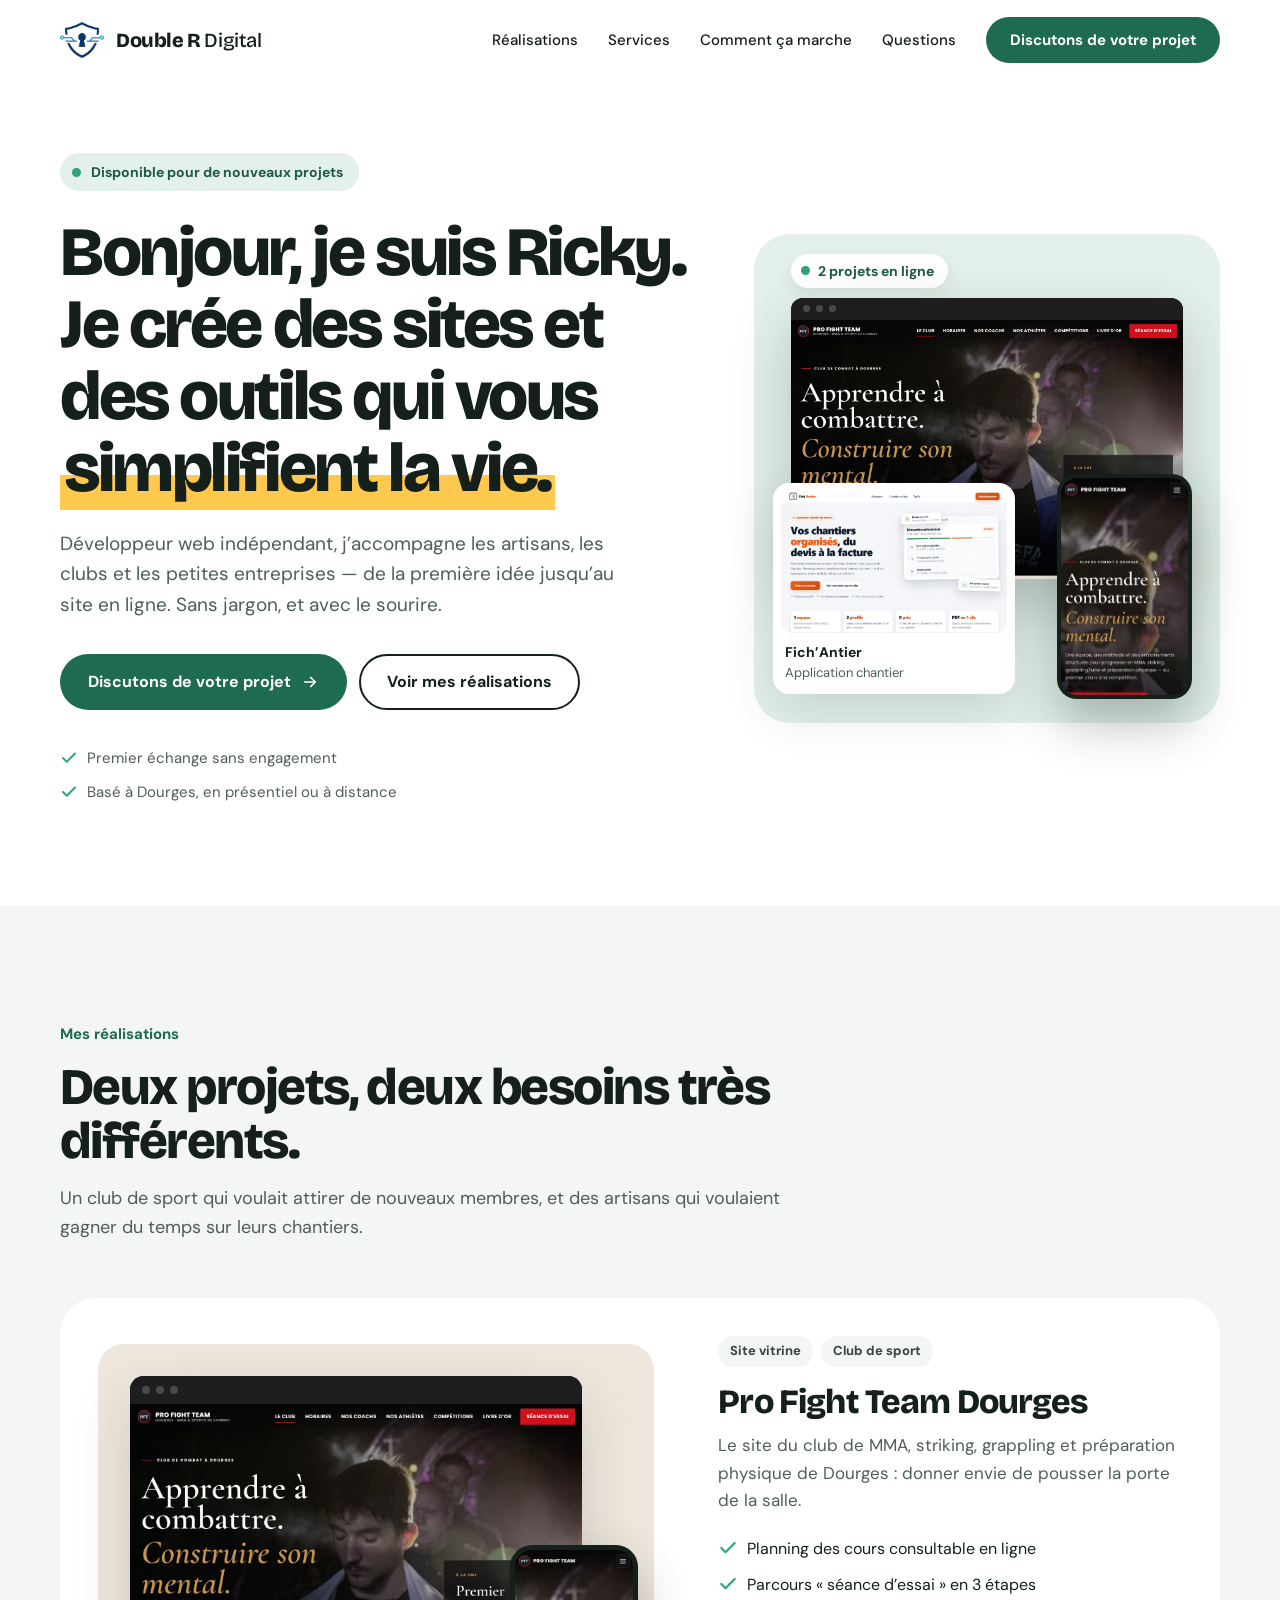
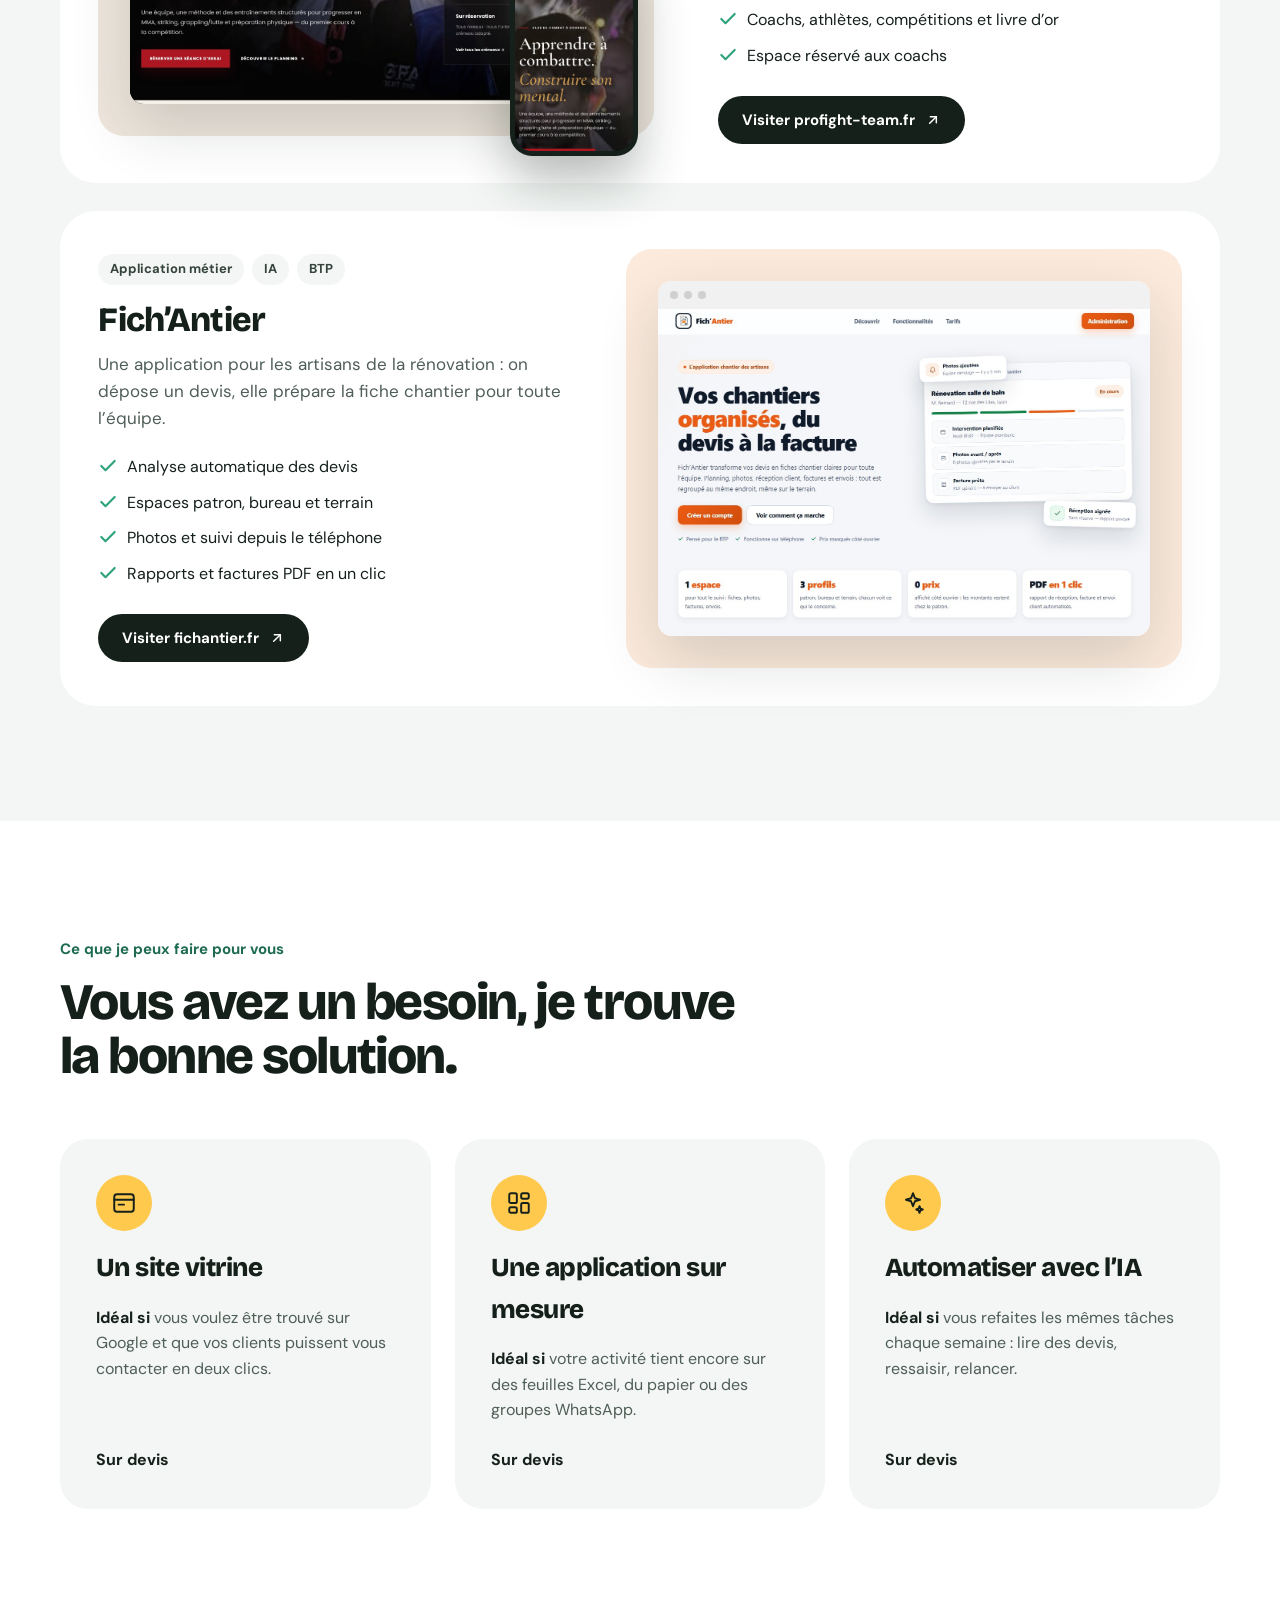
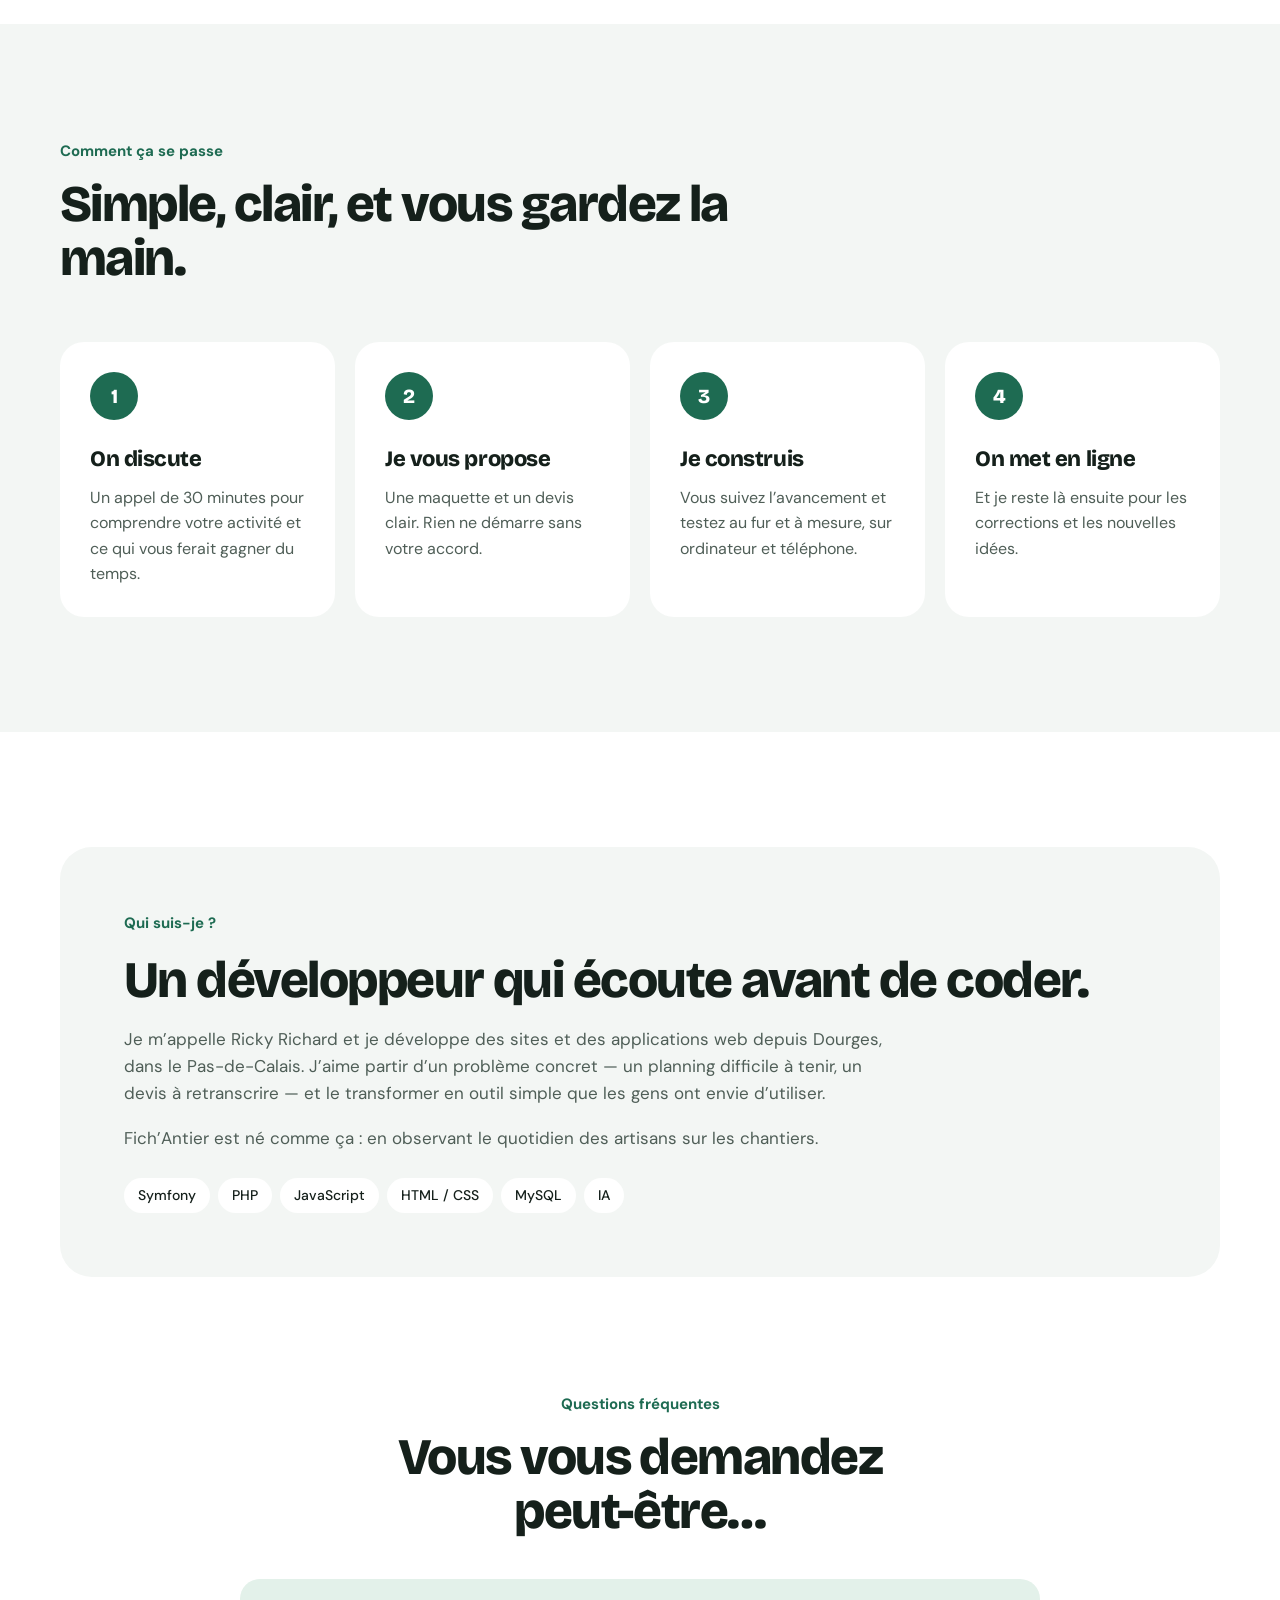
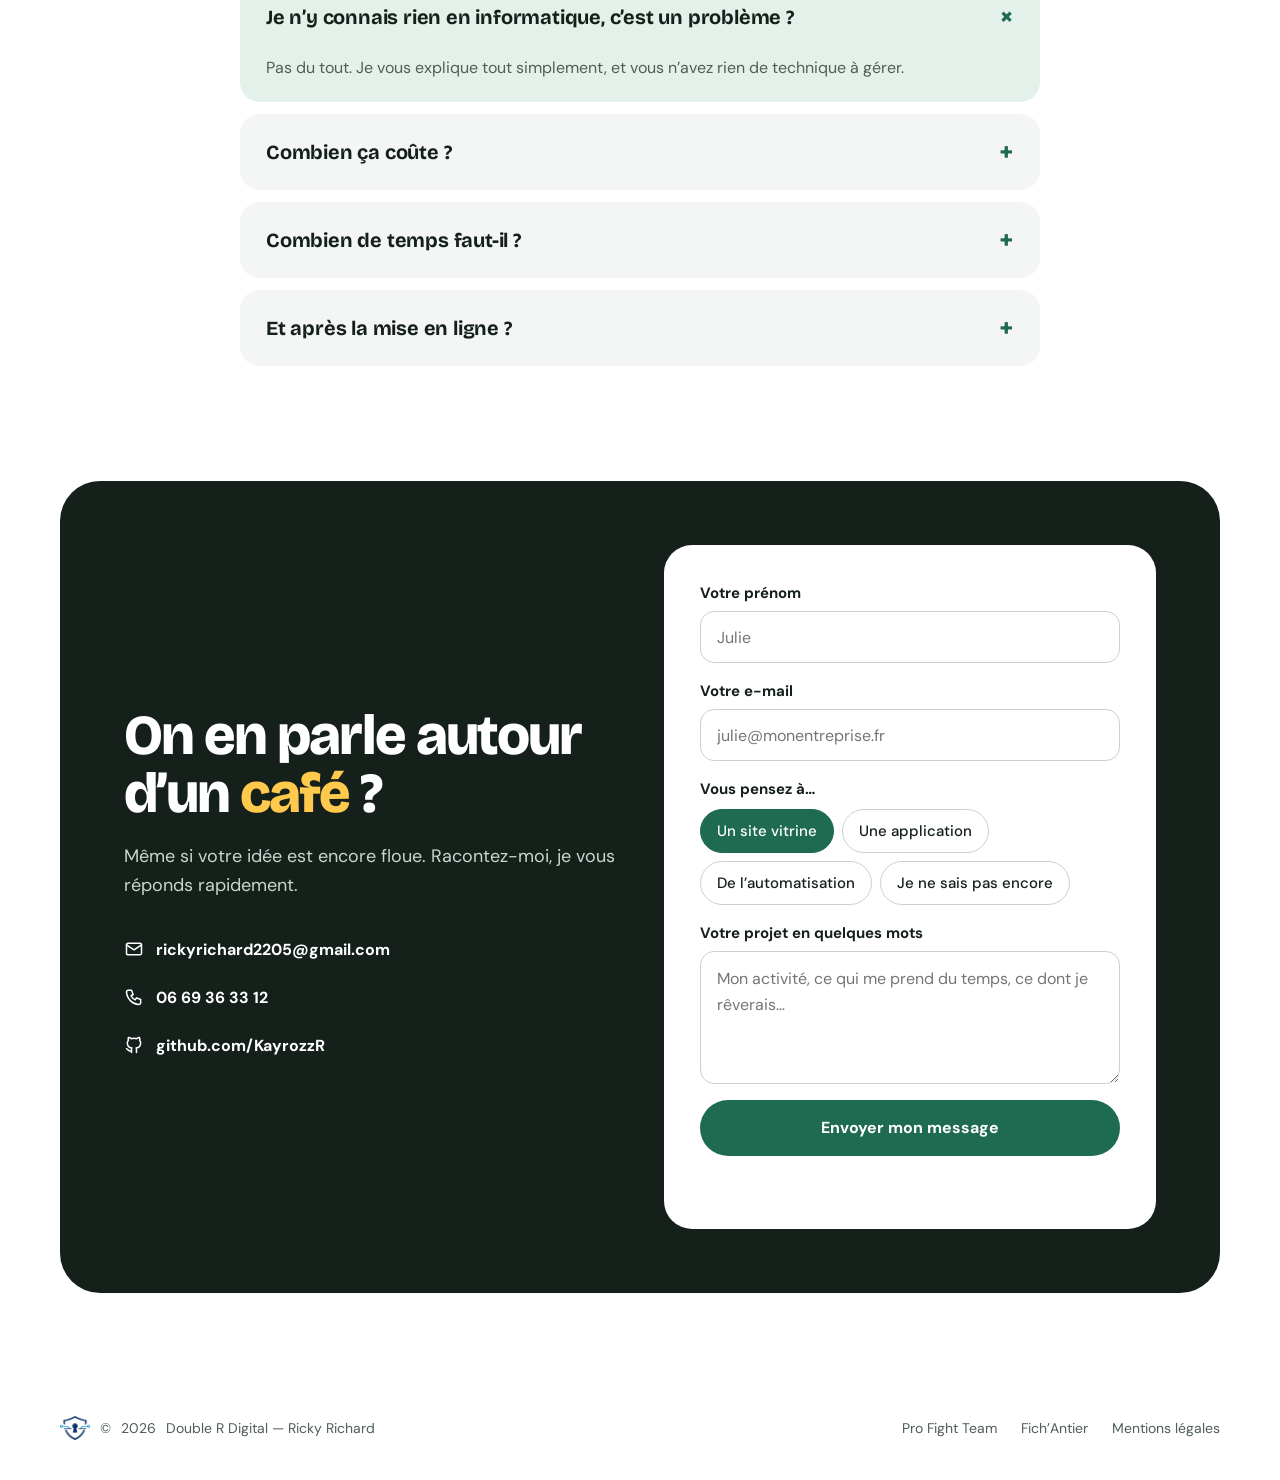
==== commit e3bc9a90: "Add files via upload" ====
--- a/index.html
+++ b/index.html
@@ -65,10 +65,10 @@
       </div>
 
       <div class="hero-visual">
-        <!-- Remplacez ce bloc par votre photo :
-             <img class="portrait" src="assets/photo-ricky.jpg" alt="Ricky Richard" width="500" height="600"> -->
-        <div class="portrait portrait-placeholder" aria-hidden="true"><span>RR</span></div>
-
+        <!-- Vitrine de projets, en attendant une photo.
+             QUAND VOUS AUREZ VOTRE PHOTO : remplacez tout le bloc <a class="showcase">…</a> ci-dessous par :
+
+        <img class="portrait" src="assets/photo-ricky.jpg" alt="Ricky Richard" width="500" height="600">
         <a class="mini-card mini-card--top" href="#realisations">
           <img src="assets/profight-accueil.jpg" alt="" width="1280" height="850">
           <strong>Pro Fight Team</strong>
@@ -78,6 +78,22 @@
           <img src="assets/fichantier-accueil.jpg" alt="" width="1282" height="849">
           <strong>Fich’Antier</strong>
           <span>Application chantier · en ligne</span>
+        </a>
+        -->
+        <a class="showcase" href="#realisations" aria-label="Voir mes réalisations : Pro Fight Team et Fich’Antier">
+          <span class="showcase-label"><span class="dot" aria-hidden="true"></span> 2 projets en ligne</span>
+          <span class="showcase-browser">
+            <span class="browser-bar" aria-hidden="true"><i></i><i></i><i></i></span>
+            <img src="assets/profight-accueil.jpg" alt="" width="1280" height="850">
+          </span>
+          <span class="showcase-card">
+            <img src="assets/fichantier-accueil.jpg" alt="" width="1282" height="849">
+            <strong>Fich’Antier</strong>
+            <span>Application chantier</span>
+          </span>
+          <span class="showcase-phone">
+            <img src="assets/profight-mobile.jpg" alt="" width="585" height="996">
+          </span>
         </a>
       </div>
     </section>
--- a/styles.css
+++ b/styles.css
@@ -144,6 +144,43 @@
 .portrait { width: 100%; aspect-ratio: 5 / 6; object-fit: cover; border-radius: 36px; background: var(--mint); }
 .portrait-placeholder { display: grid; place-items: center; }
 .portrait-placeholder span { font-family: var(--font-display); font-weight: 800; font-size: clamp(80px, 12vw, 160px); color: var(--accent); opacity: .22; letter-spacing: -0.06em; }
+
+/* Vitrine de projets (remplace la photo en attendant) */
+.hero-visual:has(.showcase) { padding: 0; }
+.showcase {
+  position: relative; display: block; width: 100%; aspect-ratio: 1 / 1.05;
+  border-radius: 36px; background: var(--mint); color: var(--ink); text-decoration: none;
+  container-type: inline-size;
+}
+.showcase:hover { color: var(--ink); }
+.showcase > span { position: absolute; display: block; transition: transform .35s ease; }
+.showcase-label {
+  left: 8%; top: 4%; display: inline-flex !important; align-items: center; gap: 8px;
+  padding: 6px 14px 6px 10px; border-radius: 999px; background: #fff;
+  font-size: 14px; font-weight: 700; color: var(--accent-dark); box-shadow: 0 6px 18px rgba(21,32,27,.08);
+}
+.showcase-browser {
+  left: 8%; top: 13%; width: 84%; border-radius: 12px; overflow: hidden;
+  background: #111; box-shadow: 0 24px 60px rgba(21,32,27,.22);
+}
+.showcase-browser .browser-bar { background: #1e1e1e; height: 22px; }
+.showcase-browser .browser-bar i { background: #4a4a4a; width: 7px; height: 7px; }
+.showcase-browser img { width: 100%; aspect-ratio: 1280 / 850; object-fit: cover; }
+.showcase-card {
+  left: 4%; bottom: 6%; width: 52%; padding: 8px; border-radius: 16px; background: #fff;
+  box-shadow: var(--shadow);
+}
+.showcase-card img { width: 100%; aspect-ratio: 16 / 10; object-fit: cover; object-position: left top; border-radius: 10px; }
+.showcase-card strong { display: block; margin: 8px 4px 0; font-size: clamp(12px, 3.4cqi, 14px); }
+.showcase-card span { display: block; margin: 0 4px 2px; font-size: clamp(11px, 3cqi, 13px); color: var(--muted); }
+.showcase-phone {
+  right: 6%; bottom: 5%; width: 29%; padding: 4px; border-radius: 20px;
+  background: var(--ink); box-shadow: 0 24px 50px rgba(21,32,27,.3);
+}
+.showcase-phone img { width: 100%; aspect-ratio: 585 / 996; object-fit: cover; border-radius: 16px; }
+.showcase:hover .showcase-browser { transform: translateY(-4px); }
+.showcase:hover .showcase-card { transform: translateY(-6px) rotate(-1.5deg); }
+.showcase:hover .showcase-phone { transform: translateY(-6px) rotate(1.5deg); }
 
 .mini-card {
   position: absolute; width: min(250px, 55%); padding: 10px; border-radius: 20px;
